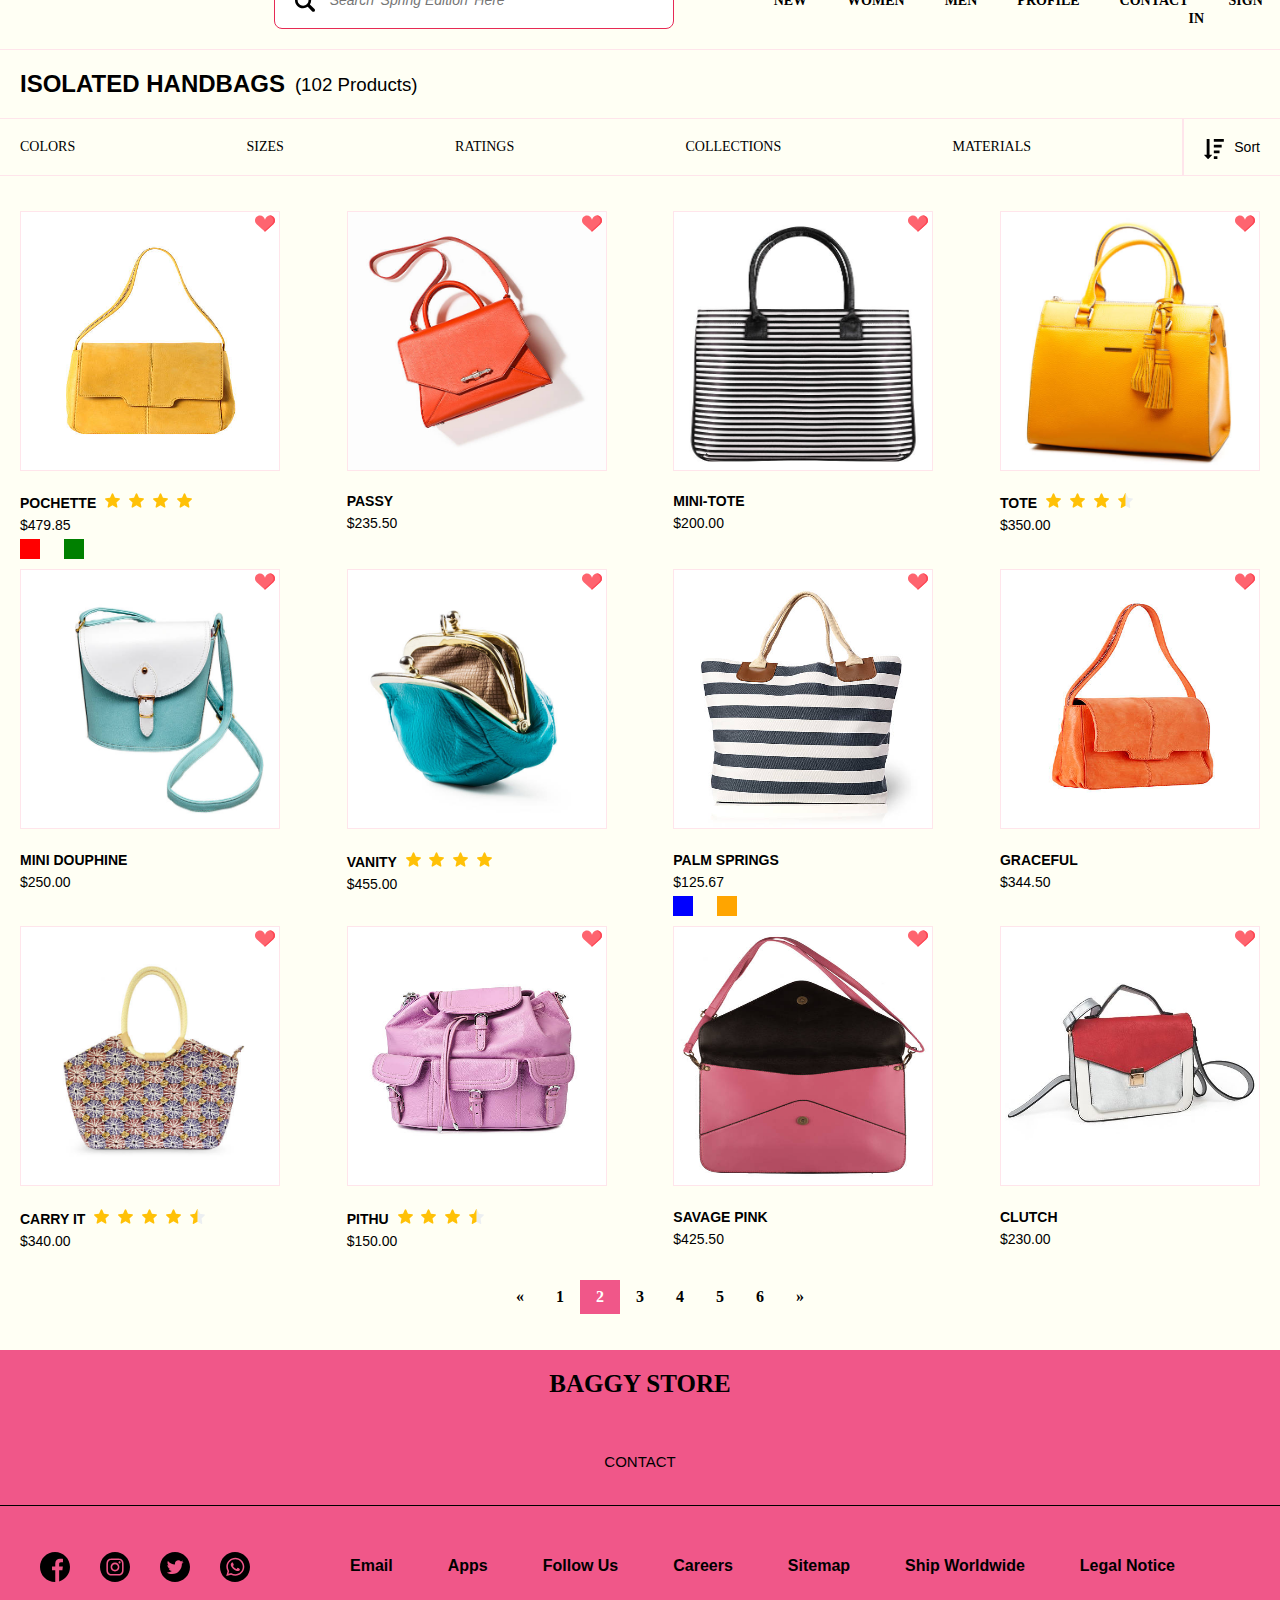
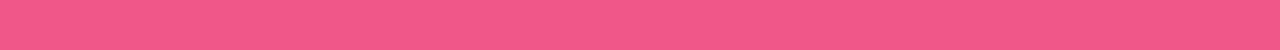
==== index.html @ 06a8c57b "Update index.html" ====
<!doctype html>
<html lang="en">
  <head>
    <meta charset="utf-8">
    <meta name="viewport" content="width=device-width, initial-scale=1.0">
    <title>Baggy Store
    </title>
    <meta name="description" content="Baggy Store is one of the leading E-commerce place where you can get great deals on handbags with good quality and brands">
    <meta name="author" content="Avi Kaura">
    <link rel="stylesheet" href="css/style.css">
  </head>
  <body>

    <!--HEADER SECTION DISPLAYING LOGO, MENU, SEARCH, PRODUCT DESCRIPTION LISTS-->
   
    <header class="header-part">
    
        <!--MENU/LOGO-->

        <section class="top-bar-menu">

        <ul class="menu-logo">
            <li>
                <img src="/ecomm-store-project/img/svgs/list.svg" alt="The menu bar" class="set-menu">
            </li>
            <li><img src="/ecomm-store-project/img/svgs/heart.svg" alt="To add product in favourites" class="set-fav" ></li>
            <li>
                <a href="index.html"><img src="/ecomm-store-project/img/logo.svg" alt="The webstore is for handbags" class="logo"></a>
            </li>
            <li>
                <img src="/ecomm-store-project/img/svgs/user.svg" alt="user-profile" class="user-contact">
            </li>
            <li>
                <img src="/ecomm-store-project/img/svgs/shopping-cart.svg" alt="Add to bag" class="cart">
            </li>
        </ul>
        </section>

        <!--SEARCH BAR-->

        <section class="search-bar-menu">

            <a href="index.html"><img src="/ecomm-store-project/img/logo.svg" alt="The webstore is for handbags" class="logo1"></a>

        
            <form>
                <input type="text" placeholder="         search 'spring edition' here">
            </form>

            <ul class="menu">
                <li><a href="#" class="menu-link">new</a></li>
                <li><a href="#" class="menu-link">women</a></li>
                <li><a href="#" class="menu-link">men</a></li>
                <li><a href="#" class="menu-link">profile</a></li>
                <li><a href="#" class="menu-link">contact</a></li>
                <li><a href="#" class="menu-link">sign in</a></li>

            </ul>

    </section>  


        <!--BAG STYLE HEADING-->

        <section class="heading">
            <h2>isolated handbags</h2>
            <h3>(102 products)</h3>

        </section>

        <!--FILTER BLOCK-->

        <section class="filter">

          <legend class="legend-head">colors</legend>
          <legend class="legend-head">sizes</legend>
          <legend class="legend-head">ratings</legend>
          <legend class="legend-head">collections</legend>
          <legend class="legend-head">materials</legend>

         <legend class="sort">sort</legend>
         </section>

    </header>



     <!--MAIN BODY SECTION DISPLAYING DIFFERENT PRODUCT LISTS FOR HANDBAGS-->

     
         

        <!-- THE 12 PRODUCTS-->

        <section class="products-body">


            <!--PRODUCT 1-->

            <article class="product">
              <a href="product.html" target="_blank"><img src="/img/products/3.jpg" alt="" class="product-img"></a>  
                <div class="hover-text">quick view</div>
                <img src="/img/svgs/favourite.svg" alt="fav" class="fav-icon">
                
                <h4>pochette    
                    <span><img src="/img/svgs/star.svg" alt="ratings" class="rating-set"></span>
                    <span><img src="/img/svgs/star.svg" alt="ratings" class="rating-set"></span>
                    <span><img src="/img/svgs/star.svg" alt="ratings" class="rating-set"></span>
                    <span><img src="/img/svgs/star.svg" alt="ratings" class="rating-set"></span></h4>
            <data value="479.85" class="price">$479.85</data><br/>
            <label class="container1">
                <input type="checkbox">
                <span class="check1"></span>
                </label>
             <label class="container2">
                <input type="checkbox">
                <span class="check2"></span>
              </label>
               </article>

              
              
               <!--PRODUCT 2-->
       
               <article class="product">
                  <a href="product.html" target="_blank"><img src="/img/products/15.jpg" alt="" class="product-img"></a> 
                   <div class="hover-text">quick view</div>
                   <img src="/img/svgs/favourite.svg" alt="fav" class="fav-icon">
                   <h4>passy</h4>
            <data value="235.50" class="price">$235.50</data>
                  </article>


                  <!--PRODUCT 3-->

                  <article class="product">
                    <a href="product.html" target="_blank"><img src="/img/products/41.jpg" alt="" class="product-img"></a>
                    <div class="hover-text">quick view</div>
                    <img src="/img/svgs/favourite.svg" alt="fav" class="fav-icon">
                    <h4>mini-tote</h4>
             <data value="200.00" class="price">$200.00</data>
                   </article>

     

            <!--PRODUCT 4-->
           <article class="product">
            <a href="product.html" target="_blank"><img src="/img/products/29.jpg" alt="" class="product-img"></a>
            <div class="hover-text">quick view</div>
            <img src="/img/svgs/favourite.svg" alt="fav" class="fav-icon">
            <h4>tote
                <span><img src="/img/svgs/star.svg" alt="ratings" class="rating-set"></span>
                <span><img src="/img/svgs/star.svg" alt="ratings" class="rating-set"></span>
                <span><img src="/img/svgs/star.svg" alt="ratings" class="rating-set"></span>
                <span><img src="/img/svgs/rating.svg" alt="ratings" class="rating-set"></span>
            </h4>
            <data value="350" class="price">$350.00</data>
           </article>


           <!--PRODUCT 5-->

           <article class="product">
            <a href="product.html" target="_blank"><img src="/img/products/50.jpg" alt="" class="product-img"></a>
            <div class="hover-text">quick view</div>
            <img src="/img/svgs/favourite.svg" alt="fav" class="fav-icon">
            <h4>mini douphine </h4>
            <data value="250" class="price">$250.00</data>
           </article>
      


            <!--PRODUCT 6-->
           <article class="product">
            <a href="product.html" target="_blank"><img src="/img/products/16.jpg" alt="" class="product-img"></a>
            <div class="hover-text">quick view</div>
            <img src="/img/svgs/favourite.svg" alt="fav" class="fav-icon">
            <h4>vanity
                <span><img src="/img/svgs/star.svg" alt="ratings" class="rating-set"></span>
                <span><img src="/img/svgs/star.svg" alt="ratings" class="rating-set"></span>
                <span><img src="/img/svgs/star.svg" alt="ratings" class="rating-set"></span>
                <span><img src="/img/svgs/star.svg" alt="ratings" class="rating-set"></span>
            </h4>
            <data value="455" class="price">$455.00</data>
           </article>


           <!--PRODUCT 7-->

           <article class="product">
            <a href="product.html" target="_blank"><img src="/img/products/8.jpg" alt="" class="product-img"></a>
            <div class="hover-text">quick view</div>
            <img src="/img/svgs/favourite.svg" alt="fav" class="fav-icon">
            <h4>palm springs</h4>
            <data value="125.67" class="price">$125.67</data><br/>
            <label class="container3">
                <input type="checkbox">
                <span class="check3"></span>
                </label>
             <label class="container4">
                <input type="checkbox">
                <span class="check4"></span>
              </label>
           </article>
     


            <!--PRODUCT 8-->
           <article class="product">
            <a href="product.html" target="_blank"><img src="/img/products/4.jpg" alt="" class="product-img"></a>
            <div class="hover-text">quick view</div>
            <img src="/img/svgs/favourite.svg" alt="fav" class="fav-icon">
            <h4>graceful</h4>
            <data value="344.50" class="price">$344.50</data>
           </article>


            <!--PRODUCT 9-->

           <article class="product">
            <a href="product.html" target="_blank"><img src="/img/products/40.jpg" alt="" class="product-img"></a>
            <div class="hover-text">quick view</div>
            <img src="/img/svgs/favourite.svg" alt="fav" class="fav-icon">
            <h4>carry it
                <span><img src="/img/svgs/star.svg" alt="ratings" class="rating-set"></span>
                <span><img src="/img/svgs/star.svg" alt="ratings" class="rating-set"></span>
                <span><img src="/img/svgs/star.svg" alt="ratings" class="rating-set"></span>
                <span><img src="/img/svgs/star.svg" alt="ratings" class="rating-set"></span>
                <span><img src="/img/svgs/rating.svg" alt="ratings" class="rating-set"></span>
            </h4>
            <data value="340" class="price">$340.00</data>
           </article>

           <!--PRODUCT 10-->

           <article class="product">
            <a href="product.html" target="_blank"><img src="/img/products/55.jpg" alt="" class="product-img"></a>
            <div class="hover-text">quick view</div>
            <img src="/img/svgs/favourite.svg" alt="fav" class="fav-icon">
            <h4>pithu
                <span><img src="/img/svgs/star.svg" alt="ratings" class="rating-set"></span>
                <span><img src="/img/svgs/star.svg" alt="ratings" class="rating-set"></span>
                <span><img src="/img/svgs/star.svg" alt="ratings" class="rating-set"></span>
                <span><img src="/img/svgs/rating.svg" alt="ratings" class="rating-set"></span>
            </h4>
            <data value="150" class="price">$150.00</data>
           </article>

             <!--PRODUCT 11-->

             <article class="product">
                <a href="product.html" target="_blank"><img src="/img/products/56.jpg" alt="" class="product-img"></a>
                <div class="hover-text">quick view</div>
                <img src="/img/svgs/favourite.svg" alt="fav" class="fav-icon">
                <h4>savage pink</h4>
                <data value="425" class="price">$425.50</data>
               </article>
    
               <!--PRODUCT 12-->
    
               <article class="product">
                <a href="product.html" target="_blank"><img src="/img/products/58.jpg" alt="" class="product-img"></a>
                <div class="hover-text">quick view</div>
                <img src="/img/svgs/favourite.svg" alt="fav" class="fav-icon">
                <h4>clutch</h4>
                <data value="230" class="price">$230.00</data>
               </article>

                   <!--PAGINATION AT THE END OF MAIN PART-->

        <div class="pagination">
            <a href="#">&laquo;</a>
            <a href="#">1</a>
            <a class="active" href="#">2</a>
            <a href="#">3</a>
            <a href="#">4</a>
            <a href="#">5</a>
            <a href="#">6</a>
            <a href="#">&raquo;</a>
        </div>
        </section>

   

    



         <!--FOOTER PART DISPLAYING ALL CONTACT WAYS TO THIS STORE "BAGGY"-->

         <footer class="footer-part">
           <a href="index.html" class="href-footer"><h1>baggy store</h1></a> 
            <h6>contact</h6>

        <section class="social-icons">

            <ul class="media-contact">
                <li><a href="#"><img src="/img/svgs/facebook.svg" alt="facebook" class="icon-set"></a></li>
                <li><a href="#"><img src="/img/svgs/instagram.svg" alt="facebook" class="icon-set"></a></li>
                <li><a href="#"><img src="/img/svgs/twitter.svg" alt="facebook" class="icon-set"></a></li>
                <li><a href="#"><img src="/img/svgs/whatsapp.svg" alt="facebook" class="icon-set"></a></li>

                </ul>

                <ul class="footer-contact">

                <li><span class="contact-set">email</span></li>
                <li><span class="contact-set">apps</span></li>
                <li><span class="contact-set">follow us</span></li>
                <li><span class="contact-set">careers</span></li>
                <li><span class="contact-set">sitemap</span></li>
                <li><span class="contact-set">ship worldwide</span></li>
                <li><span class="contact-set">legal notice</span></li>
            </ul>



        </section>

        <h5><b>&copy;</b> worldwide shipping</h5>
         </footer>
---- css/style.css ----
/*INDEX PAGE LAYOUT (MAY BE USE FOR PRODUCT PAGE LAYOUT*/

@import url('https://fonts.googleapis.com/css2?family=Quattrocento+Sans:ital@1&display=swap');

*{
    box-sizing: border-box;
}

:root{
    --bg:#FFFFF4;
}

body{
    margin: 0;
    background-color: var(--bg);
}

.header-part{
    display: block;
    flex-direction: row;
    max-width: 100%;
    height: auto;
}
.top-bar-menu{
   display: flow-root;
    width: auto;
    border-bottom:1.5px solid #FFE5EB;
    
}
.set-menu{
    width: 20px;
    height: 20px;
    margin-top:30px;
    transition: 0.2s;
}
.set-menu:hover{
    width:30px;
    height: 30px;
    cursor: pointer;
}
.menu-logo{
    display: flex;
    flex-direction: row;
    justify-content: space-evenly;
    padding-left: 0;
    margin-left: 0;
}
li{
    list-style-type: none;
  
}
.set-fav{
    width: 20px;
    height:20px;
    margin-top:30px;
    transition: 0.2s;
}
.set-fav:hover{
    width:30px;
    height: 30px;
    cursor: pointer;
}
.logo{
    width: 100px;
    height: auto;
}
.logo1{
    width: 100px;
    height: auto;
   visibility: hidden;
   overflow: hidden;
}
.user-contact{
    width: 20px;
    height: 20px;
    margin-top:30px;
    transition: 0.2s;
}
.user-contact:hover{
    width:30px;
    height: 30px;
    cursor: pointer;
}
.cart{
    width: 20px;
    height: 20px;
    margin-top:30px;
    transition: 0.2s;
}
.cart:hover{
    width:30px;
    height: 30px;
    cursor: pointer;
}

.search-bar-menu{
    display: flex;
    width: auto;
    border-bottom:1.5px solid #FFE5EB;
    flex-direction: row;
    
}
input[type=text] {
    width: 460px;
    height: auto;
    box-sizing: border-box;
    border: 1px solid #E62A55;
    border-radius: 8px;
    font-size: 14px;
    color: grey;
    font-style: italic;
    background-color: white;
    background-image:url('/img/svgs/magnifying-glass.svg');
    background-size: 20px;
    background-position: 20px 20px; 
    background-repeat: no-repeat;
    padding: 20px;
    margin:20px;
   text-orientation: sideways;
    text-transform: capitalize;
    font-family: Quattrocento+Sans;
    margin-left: -80px;
}

.menu{
    display: flex;
    list-style-type: none;
    flex-direction: row;
    justify-content:space-evenly;
    visibility: hidden;
    margin-top: 40px;
    overflow:hidden;
}
.menu-link{
    color: black;
    text-transform: uppercase;
    visibility: hidden;
    width: auto;
    font-family:Quattrocento+Sans;
    font-size: 14px;
    text-decoration: none;
    margin:auto auto auto 40px;
    font-weight:bold;
    padding-bottom: 10px;
}

.menu-link:hover{
    color:#F05789;
    transition: 0.3s;
    border-bottom: 2px solid #F05789;
    
}
    


.heading{
    display: flex;
    width: auto;
    border-bottom:1.5px solid #FFE5EB;
    flex-direction: row;
}
h2{
    text-transform: uppercase;
    font-weight: bold;
    font-family: 'Segoe UI', Tahoma, Geneva, Verdana, sans-serif;
    padding-left: 20px;
}
h3{
    font-family: Verdana, Geneva, Tahoma, sans-serif;
    padding-left: 10px;
    padding-top: 5px;
    font-weight: lighter;
    text-transform: capitalize;
    color:black;
}
.filter{
    display: flex;
    width: auto;
    border-bottom:1.5px solid #FFE5EB;
    flex-direction: row;
    justify-content: space-between;
}

.legend-head{
    font-family: Quattrocento+Sans;
    font-size: 14px;
    text-transform: uppercase;
    font-weight:normal;
    visibility: hidden;
    overflow: hidden;
    transition: 0.1s;

}
.legend-head:hover{
    color: #E62A55;
    cursor: pointer;
}

.sort{
    font-family: Verdana, Geneva, Tahoma, sans-serif;
    font-size: 14px;
    text-transform: capitalize;
    border-left: 2px solid #FFE5EB ;
    background-image: url('/img/svgs/sort-by-attributes.svg');
    background-size: 20px;
    background-position: 20px 20px; 
    background-repeat: no-repeat;
    text-align: right;
    padding:20px 20px 20px 50px;
    transition: 0.2s;
}
.sort:hover{
    background-color: #F05789;
    color: white;
    cursor: pointer;
}

.products-body{
    display: flex;
    flex-direction: row;
    height: auto;
    padding:20px;
    justify-content:space-between;
    flex-wrap: wrap;
}
.product{
   max-width: 100%;
    height: auto;
    margin:0;
    padding:0;
    position:relative;
}
.product-img{
    width: 200px;
    height: 200px;
    border: 0.1px solid #FFE5EB;
    margin-top: 15px;
}


.fav-icon{
    position: absolute;
    top:15px;
    right: 0;
    width:25px;
    height: 25px;
    padding-right: 5px;
    transition: 0.2s;
}
.hover-text{
    visibility: none;
    opacity: 0;
    position: absolute;
    background-color: #F05789;
    color: white;
    text-transform: uppercase;
    font-family: Verdana, Geneva, Tahoma, sans-serif;
    text-align: center;
    bottom: -5;
    box-sizing: border-box;
    padding:10px;
    width: 100%;
    transition: opacity 1s;
    
}

.product:hover .hover-text{
    visibility: visible;
    opacity: 1;
    cursor: pointer;
}
.fav-icon:hover{
    width:30px;
    height: 30px;
    cursor: pointer;
}
h4{
    font-family: 'Segoe UI', Tahoma, Geneva, Verdana, sans-serif;
    text-transform: uppercase;
    font-weight: bold;
    font-size: 14px;
    margin-bottom: 5px;

}
.rating-set{
    width:15px;
    height: 15px;
    margin-left: 5px;
}
.price{
    font-family: 'Segoe UI', Tahoma, Geneva, Verdana, sans-serif;
    font-weight: normal;
    font-size: 14px;
}

/*hide the default checkbox*/
.container1 input{
    visibility: hidden;
}
.container2 input{
    visibility: hidden;
}
.container3 input{
    visibility: hidden;
}
.container4 input{
    visibility: hidden;
}

/*create custom checkbox*/
.check1{
    height: 20px;
    width: 20px;
    background-color: red;
    position: absolute;
    left:0;
    margin-top: 5px;
}
.check2{
    height: 20px;
    width: 20px;
    background-color: green;
    position: absolute;
    left:0.5;
    margin-top: 5px;
}
.check3{
    height: 20px;
    width: 20px;
    background-color: blue;
    position: absolute;
    left:0;
    margin-top: 5px;
}
.check4{
    height: 20px;
    width: 20px;
    background-color: orange;
    position: absolute;
    left:0.5;
    margin-top: 5px;
}
/*hover checkbox*/
.container1:hover input ~ .check1 {
    border: 2px solid black;
    cursor: pointer;
  }

.container2:hover input ~ .check2 {
    border: 2px solid black;
    cursor: pointer;
  }
.container3:hover input ~ .check3 {
    border: 2px solid black;
    cursor: pointer;
  }
.container4:hover input ~ .check4 {
    border: 2px solid black;
    cursor: pointer;
  }

  .pagination{
      display: flex;
      margin-top: 30px;
      flex-direction: row;
      margin-left: 4.2em;
      
    
  }
  .pagination a {
    color: black;
    padding: 8px 16px;
    text-decoration: none;
    transition: background-color .3s;
    font-weight: bold;
  }
  
  .pagination a.active {
    background-color: #F05789;
    color: white;
  }
  
  .pagination a:hover:not(.active) {background-color: #FFE5EB;}

.footer-part{
    background-color: #F05789;
    display: block;
    max-width: 100%;
    color: black;
    height: 350px;
}
.href-footer{
    text-decoration: none;
    color: black;
}
.href-footer:hover{
    color:white;
}
h1{
    font-family:Quattrocento+Sans;
    font-weight: bold;
    font-size: 25px;
    text-align: center;
    text-transform: uppercase;
    padding:20px;
}
h6{
    font-family: 'Segoe UI', Tahoma, Geneva, Verdana, sans-serif;
    font-weight: normal;
    font-size: 15px;
    text-align: center;
    text-transform: uppercase;
    padding-top: -10;
}
.social-icons{
    border-top:0.2px solid black;
    display: block;

}
.media-contact{
    list-style-type: none;
    display: flex;
    max-width: 100%;
    padding:10px;
    justify-content: space-around;
    flex-direction: row;
}
.icon-set{
    width:30px;
    height: 30px;

}
h5{
    font-family: 'Segoe UI', Tahoma, Geneva, Verdana, sans-serif;
    font-size: 14px;
    text-transform: capitalize;
    font-weight: bold;
    text-align: center;
    margin-top: -90px;
    border-top:0.2px solid black;
    padding-top: 30px;
}

.footer-contact{
    display: flex;
    flex-direction: row;
    justify-content: space-evenly;
    padding: 35px;
    visibility: hidden;
    overflow: hidden;
    height: auto;
   
}
.contact-set{
    margin-left: 55px;
    font-size: 16px;
    text-transform: capitalize;
    font-weight: bold;
    font-family: 'Segoe UI', Tahoma, Geneva, Verdana, sans-serif;
}
.contact-set:hover{
    cursor: pointer;
}


/*SPECIFICALLY FOR PRODUCT PAGE LAYOUT*/

.main{
    display: flex;
    flex-direction: row;
    flex-wrap: wrap;
}
.single-product{
    display: flex;
    flex-direction:column;
    max-width: auto;
    height: auto;
    margin-top: 0;
    margin-left: 1px;
    flex-wrap: nowraP;
    overflow: hidden;
}
.details{
    display: flex;
    max-width: 100%;
    height: auto;
    margin-top:1px;
    margin-left:1px;
    flex-wrap: wrap;
}

.product-detail{
    margin-left: 16px;
    height: auto;
}

.img-set{
    width:fit-content;
    height: auto;
    border: 0.2px solid #FFE5EB;
}
.img-set:hover{
 border:0.2px solid #F05789;
}
.product-view{
    width:150px;
    height: 150px;
    border: 0.2px solid #FFE5EB;

}
.product-view:hover{
    border:0.2px solid black;
    cursor: pointer;
}
.wishlist{
    width:20px;
    height:20px;
    float: right;
    margin-right:22px;
    margin-left:2em;
    transition: 0.2s;
}
.wishlist:hover{
    cursor: pointer;
    width:22px;
    height:22px;
}

.description{
   width:100%;
    margin:15px;
    height: auto;
}
.price-set{
    font-weight: bold;
    font-family: 'Segoe UI', Tahoma, Geneva, Verdana, sans-serif;
    font-size:14px;
}

.stock-set{
    color:darkgreen;
    font-family: 'Segoe UI', Tahoma, Geneva, Verdana, sans-serif;
    text-transform: capitalize;
    margin-left: 10px;

}
.stock-set:hover{
    font-weight:bold;
    text-decoration: underline;
    cursor: pointer;
}
.availability{
    background-color: #F05789;
    padding:10px 10px;
    border:0.1px solid #FFE5EB;
    text-transform: capitalize;
    color: white;
    font-family: Verdana, Geneva, Tahoma, sans-serif;
    font-size: 14px;
    cursor: pointer;
    text-align: center;
    margin-bottom: 15px;
    transition: 0.5s;
    
}
.availability:hover{
    background-color: gray;
}
.availability1{
    background-color: white;
    padding:10px 10px;
    border:0.1px solid black;
    text-transform: capitalize;
    color: black;
    font-family: Verdana, Geneva, Tahoma, sans-serif;
    font-size: 14px;
    cursor: pointer;
    text-align: center;
    margin-bottom: 10px;
    transition: 0.5s;
    
}
.availability1:hover{
    background-color: #FFE5EB;
}
.buttons{
    display: flex;
    flex-direction: column;
    margin:0em 15px 10px 15px;
    width:100%;
    flex-wrap: wrap;

}
.paragraph-detail{
    text-align: justify;
    color:black;
    padding-top:10px;
    font-size: 16px;
    font-weight: lighter;
    font-family: 'Segoe UI', Tahoma, Geneva, Verdana, sans-serif;
}
input[type=submit]{
    background-color: white;
    width:150px;
    padding: 5px;
    color: black;
    text-transform: uppercase;
    font-weight: bold;
    border:0.2px solid gray;
    cursor: pointer;
    transition: 0.3s;
}
input[type=submit]:hover{
    background-color: #F05789;
    color:white;
}
.head-recommend{
    text-transform: uppercase;
    text-align: center;
    padding-top: 50px;
    font-weight: bold;
    font-size: 22px;
    font-family: Quattrocento;

}
.highlight{
    text-transform: capitalize;
    text-align: center;
    font-family: 'Segoe UI', Tahoma, Geneva, Verdana, sans-serif;
    text-decoration: underline;
    font-size: 14px;
    font-weight: normal;
    

}
.para-list{
    margin-left: -2.5em;
    font-family: 'Segoe UI', Tahoma, Geneva, Verdana, sans-serif;
    text-align: justify;
    color:black;
    font-size: 16px;
    font-weight: lighter;
    list-style-type: disc;
}















/*MEDIA QUERIES FOR DESKTOP VIEW*/

@media only screen and (min-width:600px){

.product-img{
    width: 250px;
    height: 250px;
    border: 0.1px solid #FFE5EB;
    }

    input[type=text] {
        width: 600px;
    }


    .pagination{
        margin-left: 13em;
    }

}



@media only screen and (min-width:850px){

    .top-bar-menu{
        visibility: hidden;
    }
    .search-bar-menu{
        margin-top: -130px;
    }

    input[type=text] {
        width: 400px;
        margin-left: 50px;
    }

    .product-img{
        width: 260px;
        height: 260px;
        border: 0.1px solid #FFE5EB;
        }


    .logo1{
        visibility: visible;
        margin-left: 20px;
        margin-bottom: 13px;
    }

    .menu, .menu-link{
        visibility: visible;
    }

    .legend-head{
        visibility: visible;
        padding:20px;
    }

    .pagination{
        margin-left: 30em;
    }

    .footer-part{
        height: 300px;
    }

    .social-icons{
        display: flex;
    }
    h5{
        visibility: hidden;
        overflow: hidden;
    }

    .footer-contact{
        visibility: visible;
    }

    .icon-set{
        margin-left: 30px;
        margin-top: 20px;
    }
.single-product{
    max-width: 40%;
}
.details{
    max-width: 60%;
    float:right;
    margin-right: 0;
}
.main{
    flex-wrap: nowrap;
}


    
}
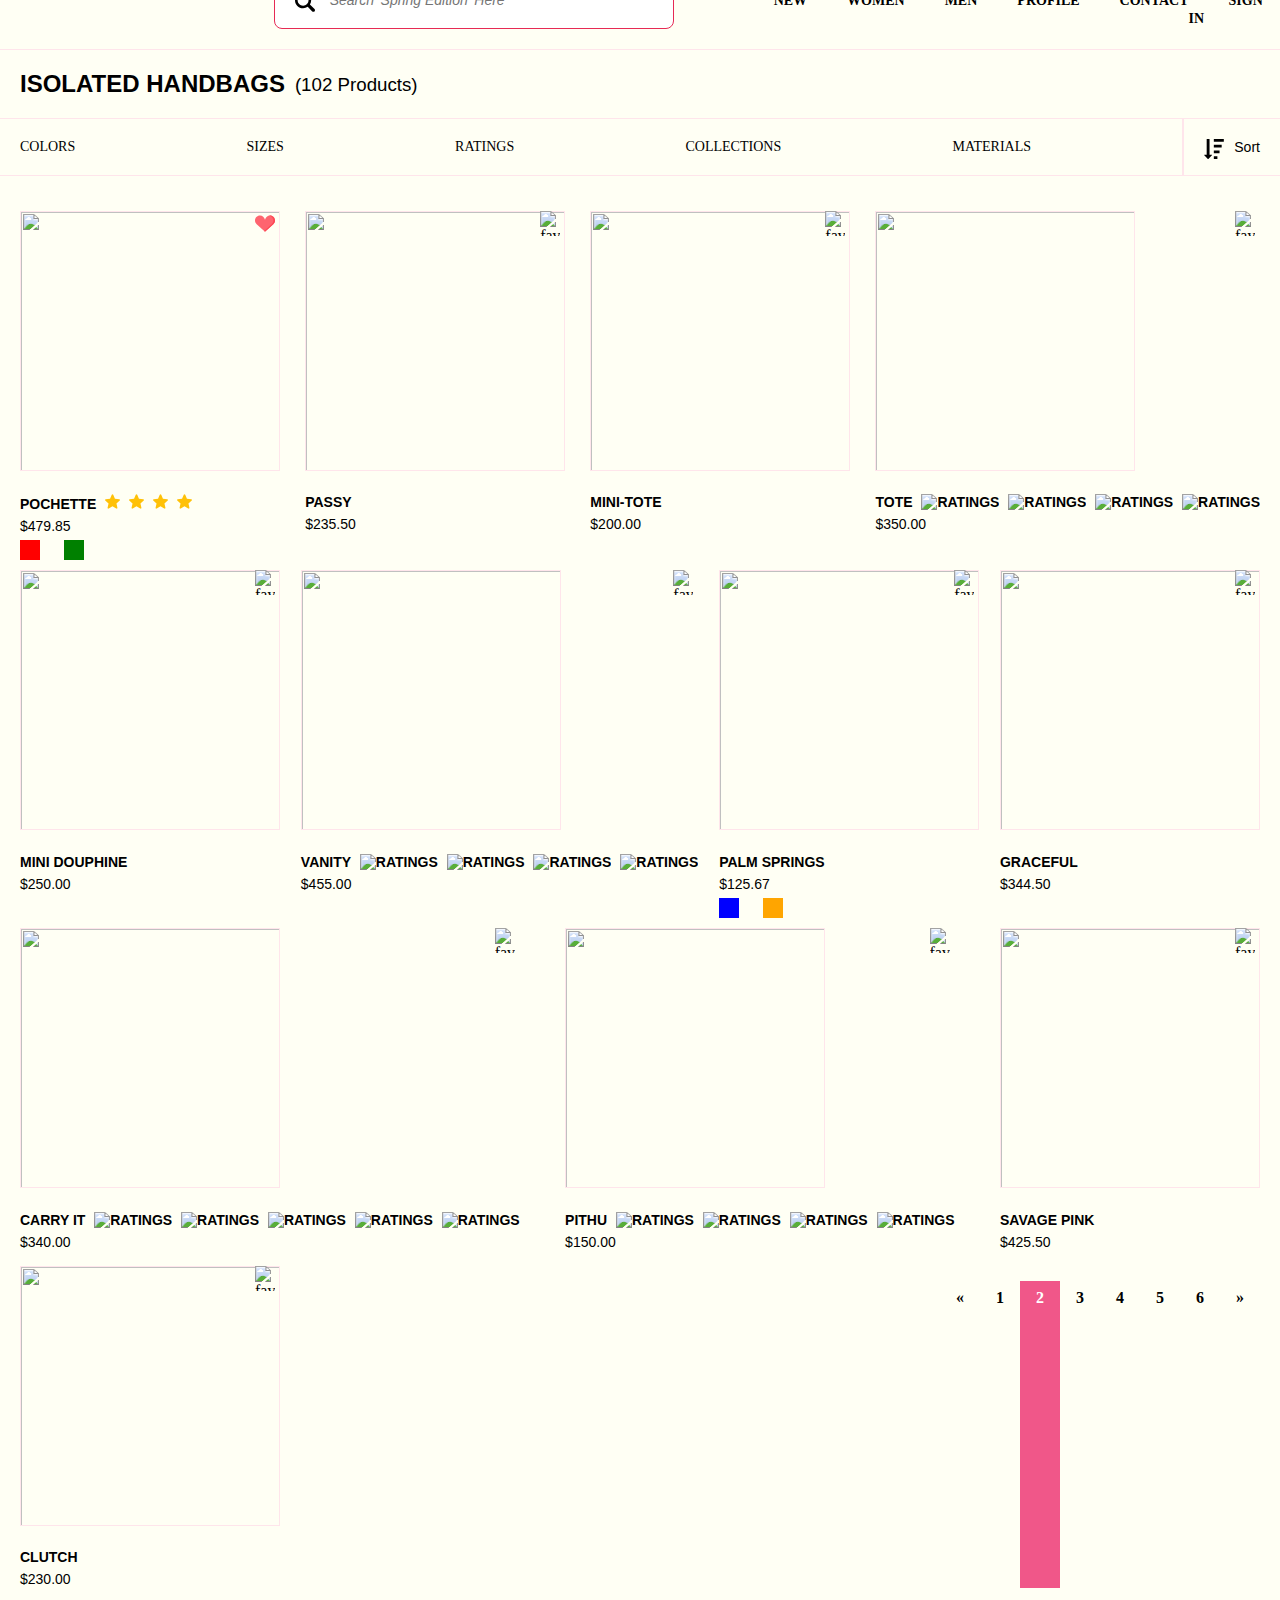
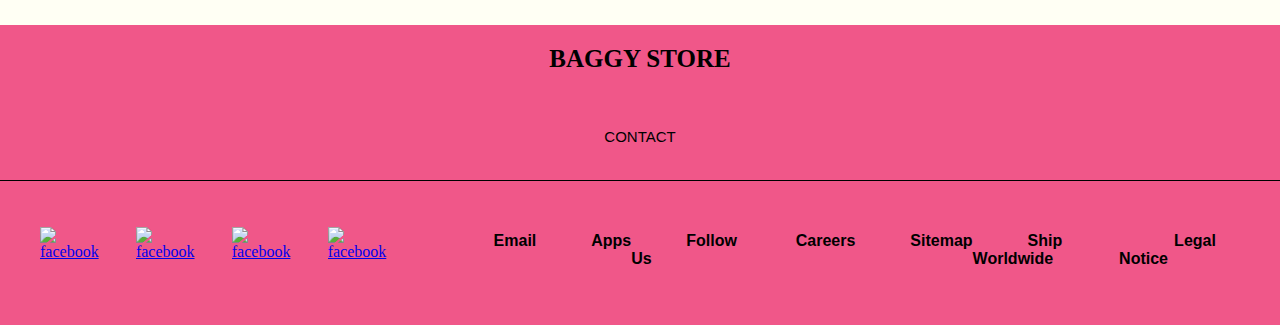
==== commit 40d81d12: "Update index.html" ====
--- a/index.html
+++ b/index.html
@@ -98,7 +98,7 @@
             <!--PRODUCT 1-->
 
             <article class="product">
-              <a href="product.html" target="_blank"><img src="/img/products/3.jpg" alt="" class="product-img"></a>  
+              <a href="product.html" target="_blank"><img src="/ecomm-store-project/img/products/3.jpg" alt="" class="product-img"></a>  
                 <div class="hover-text">quick view</div>
                 <img src="/img/svgs/favourite.svg" alt="fav" class="fav-icon">
                 
@@ -123,9 +123,9 @@
                <!--PRODUCT 2-->
        
                <article class="product">
-                  <a href="product.html" target="_blank"><img src="/img/products/15.jpg" alt="" class="product-img"></a> 
+                  <a href="product.html" target="_blank"><img src="/ecomm-store-project/img/products/15.jpg" alt="" class="product-img"></a> 
                    <div class="hover-text">quick view</div>
-                   <img src="/img/svgs/favourite.svg" alt="fav" class="fav-icon">
+                   <img src="/ecomm-store-project/img/svgs/favourite.svg" alt="fav" class="fav-icon">
                    <h4>passy</h4>
             <data value="235.50" class="price">$235.50</data>
                   </article>
@@ -134,9 +134,9 @@
                   <!--PRODUCT 3-->
 
                   <article class="product">
-                    <a href="product.html" target="_blank"><img src="/img/products/41.jpg" alt="" class="product-img"></a>
+                    <a href="product.html" target="_blank"><img src="/ecomm-store-project/img/products/41.jpg" alt="" class="product-img"></a>
                     <div class="hover-text">quick view</div>
-                    <img src="/img/svgs/favourite.svg" alt="fav" class="fav-icon">
+                    <img src="/ecomm-store-project/img/svgs/favourite.svg" alt="fav" class="fav-icon">
                     <h4>mini-tote</h4>
              <data value="200.00" class="price">$200.00</data>
                    </article>
@@ -145,14 +145,14 @@
 
             <!--PRODUCT 4-->
            <article class="product">
-            <a href="product.html" target="_blank"><img src="/img/products/29.jpg" alt="" class="product-img"></a>
-            <div class="hover-text">quick view</div>
-            <img src="/img/svgs/favourite.svg" alt="fav" class="fav-icon">
+            <a href="product.html" target="_blank"><img src="/ecomm-store-project/img/products/29.jpg" alt="" class="product-img"></a>
+            <div class="hover-text">quick view</div>
+            <img src="/ecomm-store-project/img/svgs/favourite.svg" alt="fav" class="fav-icon">
             <h4>tote
-                <span><img src="/img/svgs/star.svg" alt="ratings" class="rating-set"></span>
-                <span><img src="/img/svgs/star.svg" alt="ratings" class="rating-set"></span>
-                <span><img src="/img/svgs/star.svg" alt="ratings" class="rating-set"></span>
-                <span><img src="/img/svgs/rating.svg" alt="ratings" class="rating-set"></span>
+                <span><img src="/ecomm-store-project/img/svgs/star.svg" alt="ratings" class="rating-set"></span>
+                <span><img src="/ecomm-store-project/img/svgs/star.svg" alt="ratings" class="rating-set"></span>
+                <span><img src="/ecomm-store-project/img/svgs/star.svg" alt="ratings" class="rating-set"></span>
+                <span><img src="/ecomm-store-project/img/svgs/rating.svg" alt="ratings" class="rating-set"></span>
             </h4>
             <data value="350" class="price">$350.00</data>
            </article>
@@ -161,9 +161,9 @@
            <!--PRODUCT 5-->
 
            <article class="product">
-            <a href="product.html" target="_blank"><img src="/img/products/50.jpg" alt="" class="product-img"></a>
-            <div class="hover-text">quick view</div>
-            <img src="/img/svgs/favourite.svg" alt="fav" class="fav-icon">
+            <a href="product.html" target="_blank"><img src="/ecomm-store-project/img/products/50.jpg" alt="" class="product-img"></a>
+            <div class="hover-text">quick view</div>
+            <img src="/ecomm-store-project/img/svgs/favourite.svg" alt="fav" class="fav-icon">
             <h4>mini douphine </h4>
             <data value="250" class="price">$250.00</data>
            </article>
@@ -172,14 +172,14 @@
 
             <!--PRODUCT 6-->
            <article class="product">
-            <a href="product.html" target="_blank"><img src="/img/products/16.jpg" alt="" class="product-img"></a>
-            <div class="hover-text">quick view</div>
-            <img src="/img/svgs/favourite.svg" alt="fav" class="fav-icon">
+            <a href="product.html" target="_blank"><img src="/ecomm-store-project/img/products/16.jpg" alt="" class="product-img"></a>
+            <div class="hover-text">quick view</div>
+            <img src="/ecomm-store-project/img/svgs/favourite.svg" alt="fav" class="fav-icon">
             <h4>vanity
-                <span><img src="/img/svgs/star.svg" alt="ratings" class="rating-set"></span>
-                <span><img src="/img/svgs/star.svg" alt="ratings" class="rating-set"></span>
-                <span><img src="/img/svgs/star.svg" alt="ratings" class="rating-set"></span>
-                <span><img src="/img/svgs/star.svg" alt="ratings" class="rating-set"></span>
+                <span><img src="/ecomm-store-project/img/svgs/star.svg" alt="ratings" class="rating-set"></span>
+                <span><img src="/ecomm-store-project/img/svgs/star.svg" alt="ratings" class="rating-set"></span>
+                <span><img src="/ecomm-store-project/img/svgs/star.svg" alt="ratings" class="rating-set"></span>
+                <span><img src="/ecomm-store-project/img/svgs/star.svg" alt="ratings" class="rating-set"></span>
             </h4>
             <data value="455" class="price">$455.00</data>
            </article>
@@ -188,9 +188,9 @@
            <!--PRODUCT 7-->
 
            <article class="product">
-            <a href="product.html" target="_blank"><img src="/img/products/8.jpg" alt="" class="product-img"></a>
-            <div class="hover-text">quick view</div>
-            <img src="/img/svgs/favourite.svg" alt="fav" class="fav-icon">
+            <a href="product.html" target="_blank"><img src="/ecomm-store-project/img/products/8.jpg" alt="" class="product-img"></a>
+            <div class="hover-text">quick view</div>
+            <img src="/ecomm-store-project/img/svgs/favourite.svg" alt="fav" class="fav-icon">
             <h4>palm springs</h4>
             <data value="125.67" class="price">$125.67</data><br/>
             <label class="container3">
@@ -207,9 +207,9 @@
 
             <!--PRODUCT 8-->
            <article class="product">
-            <a href="product.html" target="_blank"><img src="/img/products/4.jpg" alt="" class="product-img"></a>
-            <div class="hover-text">quick view</div>
-            <img src="/img/svgs/favourite.svg" alt="fav" class="fav-icon">
+            <a href="product.html" target="_blank"><img src="/ecomm-store-project/img/products/4.jpg" alt="" class="product-img"></a>
+            <div class="hover-text">quick view</div>
+            <img src="/ecomm-store-project/img/svgs/favourite.svg" alt="fav" class="fav-icon">
             <h4>graceful</h4>
             <data value="344.50" class="price">$344.50</data>
            </article>
@@ -218,15 +218,15 @@
             <!--PRODUCT 9-->
 
            <article class="product">
-            <a href="product.html" target="_blank"><img src="/img/products/40.jpg" alt="" class="product-img"></a>
-            <div class="hover-text">quick view</div>
-            <img src="/img/svgs/favourite.svg" alt="fav" class="fav-icon">
+            <a href="product.html" target="_blank"><img src="/ecomm-store-project/img/products/40.jpg" alt="" class="product-img"></a>
+            <div class="hover-text">quick view</div>
+            <img src="/ecomm-store-project/img/svgs/favourite.svg" alt="fav" class="fav-icon">
             <h4>carry it
-                <span><img src="/img/svgs/star.svg" alt="ratings" class="rating-set"></span>
-                <span><img src="/img/svgs/star.svg" alt="ratings" class="rating-set"></span>
-                <span><img src="/img/svgs/star.svg" alt="ratings" class="rating-set"></span>
-                <span><img src="/img/svgs/star.svg" alt="ratings" class="rating-set"></span>
-                <span><img src="/img/svgs/rating.svg" alt="ratings" class="rating-set"></span>
+                <span><img src="/ecomm-store-project/img/svgs/star.svg" alt="ratings" class="rating-set"></span>
+                <span><img src="/ecomm-store-project/img/svgs/star.svg" alt="ratings" class="rating-set"></span>
+                <span><img src="/ecomm-store-project/img/svgs/star.svg" alt="ratings" class="rating-set"></span>
+                <span><img src="/ecomm-store-project/img/svgs/star.svg" alt="ratings" class="rating-set"></span>
+                <span><img src="/ecomm-store-project/img/svgs/rating.svg" alt="ratings" class="rating-set"></span>
             </h4>
             <data value="340" class="price">$340.00</data>
            </article>
@@ -234,14 +234,14 @@
            <!--PRODUCT 10-->
 
            <article class="product">
-            <a href="product.html" target="_blank"><img src="/img/products/55.jpg" alt="" class="product-img"></a>
-            <div class="hover-text">quick view</div>
-            <img src="/img/svgs/favourite.svg" alt="fav" class="fav-icon">
+            <a href="product.html" target="_blank"><img src="/ecomm-store-project/img/products/55.jpg" alt="" class="product-img"></a>
+            <div class="hover-text">quick view</div>
+            <img src="/ecomm-store-project/img/svgs/favourite.svg" alt="fav" class="fav-icon">
             <h4>pithu
-                <span><img src="/img/svgs/star.svg" alt="ratings" class="rating-set"></span>
-                <span><img src="/img/svgs/star.svg" alt="ratings" class="rating-set"></span>
-                <span><img src="/img/svgs/star.svg" alt="ratings" class="rating-set"></span>
-                <span><img src="/img/svgs/rating.svg" alt="ratings" class="rating-set"></span>
+                <span><img src="/ecomm-store-project/img/svgs/star.svg" alt="ratings" class="rating-set"></span>
+                <span><img src="/ecomm-store-project/img/svgs/star.svg" alt="ratings" class="rating-set"></span>
+                <span><img src="/ecomm-store-project/img/svgs/star.svg" alt="ratings" class="rating-set"></span>
+                <span><img src="/ecomm-store-project/img/svgs/rating.svg" alt="ratings" class="rating-set"></span>
             </h4>
             <data value="150" class="price">$150.00</data>
            </article>
@@ -249,9 +249,9 @@
              <!--PRODUCT 11-->
 
              <article class="product">
-                <a href="product.html" target="_blank"><img src="/img/products/56.jpg" alt="" class="product-img"></a>
+                <a href="product.html" target="_blank"><img src="/ecomm-store-project/img/products/56.jpg" alt="" class="product-img"></a>
                 <div class="hover-text">quick view</div>
-                <img src="/img/svgs/favourite.svg" alt="fav" class="fav-icon">
+                <img src="/ecomm-store-project/img/svgs/favourite.svg" alt="fav" class="fav-icon">
                 <h4>savage pink</h4>
                 <data value="425" class="price">$425.50</data>
                </article>
@@ -259,9 +259,9 @@
                <!--PRODUCT 12-->
     
                <article class="product">
-                <a href="product.html" target="_blank"><img src="/img/products/58.jpg" alt="" class="product-img"></a>
+                <a href="product.html" target="_blank"><img src="/ecomm-store-project/img/products/58.jpg" alt="" class="product-img"></a>
                 <div class="hover-text">quick view</div>
-                <img src="/img/svgs/favourite.svg" alt="fav" class="fav-icon">
+                <img src="/ecomm-store-project/img/svgs/favourite.svg" alt="fav" class="fav-icon">
                 <h4>clutch</h4>
                 <data value="230" class="price">$230.00</data>
                </article>
@@ -295,10 +295,10 @@
         <section class="social-icons">
 
             <ul class="media-contact">
-                <li><a href="#"><img src="/img/svgs/facebook.svg" alt="facebook" class="icon-set"></a></li>
-                <li><a href="#"><img src="/img/svgs/instagram.svg" alt="facebook" class="icon-set"></a></li>
-                <li><a href="#"><img src="/img/svgs/twitter.svg" alt="facebook" class="icon-set"></a></li>
-                <li><a href="#"><img src="/img/svgs/whatsapp.svg" alt="facebook" class="icon-set"></a></li>
+                <li><a href="#"><img src="/ecomm-store-project/img/svgs/facebook.svg" alt="facebook" class="icon-set"></a></li>
+                <li><a href="#"><img src="/ecomm-store-project/img/svgs/instagram.svg" alt="facebook" class="icon-set"></a></li>
+                <li><a href="#"><img src="/ecomm-store-project/img/svgs/twitter.svg" alt="facebook" class="icon-set"></a></li>
+                <li><a href="#"><img src="/ecomm-store-project/img/svgs/whatsapp.svg" alt="facebook" class="icon-set"></a></li>
 
                 </ul>
 
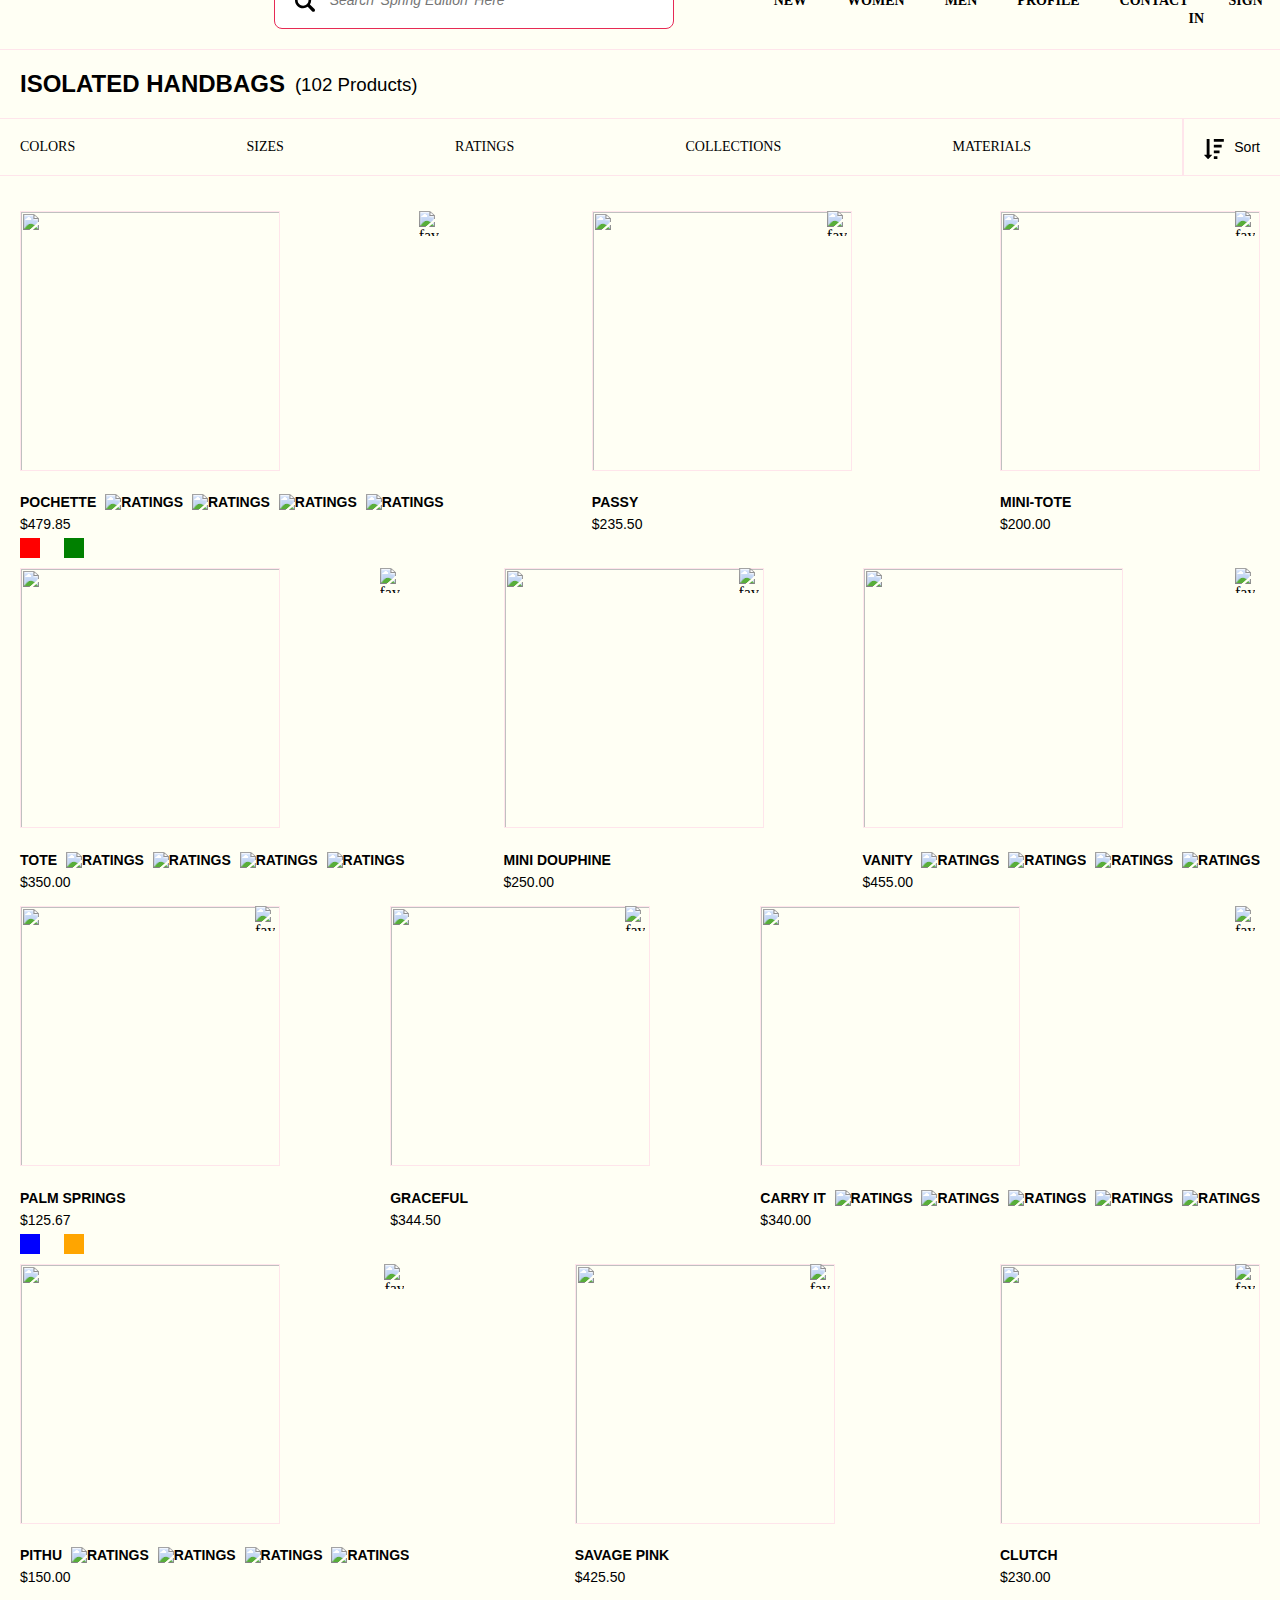
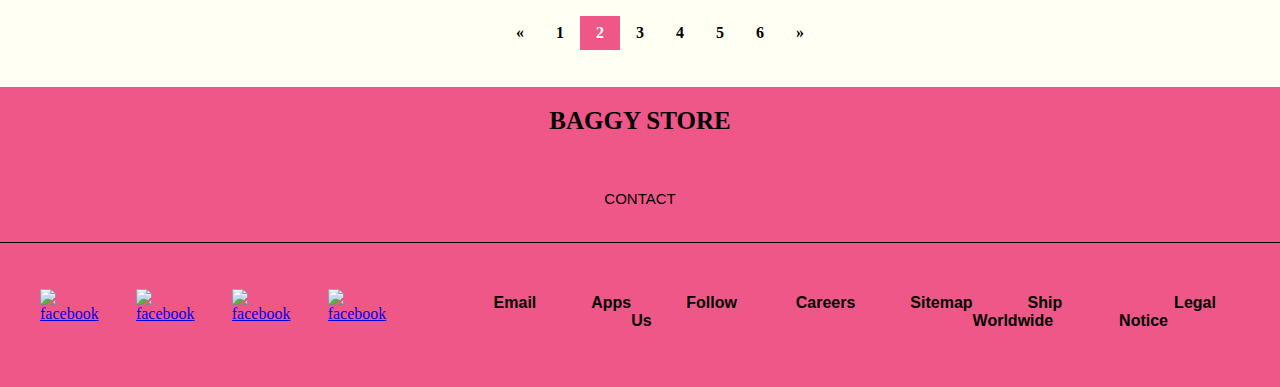
==== commit 8cc1b8ac: "Update index.html" ====
--- a/index.html
+++ b/index.html
@@ -100,13 +100,13 @@
             <article class="product">
               <a href="product.html" target="_blank"><img src="/ecomm-store-project/img/products/3.jpg" alt="" class="product-img"></a>  
                 <div class="hover-text">quick view</div>
-                <img src="/img/svgs/favourite.svg" alt="fav" class="fav-icon">
+                <img src="/ecomm-store-project/img/svgs/favourite.svg" alt="fav" class="fav-icon">
                 
                 <h4>pochette    
-                    <span><img src="/img/svgs/star.svg" alt="ratings" class="rating-set"></span>
-                    <span><img src="/img/svgs/star.svg" alt="ratings" class="rating-set"></span>
-                    <span><img src="/img/svgs/star.svg" alt="ratings" class="rating-set"></span>
-                    <span><img src="/img/svgs/star.svg" alt="ratings" class="rating-set"></span></h4>
+                    <span><img src="/ecomm-store-project/img/svgs/star.svg" alt="ratings" class="rating-set"></span>
+                    <span><img src="/ecomm-store-project/img/svgs/star.svg" alt="ratings" class="rating-set"></span>
+                    <span><img src="/ecomm-store-project/img/svgs/star.svg" alt="ratings" class="rating-set"></span>
+                    <span><img src="/ecomm-store-project/img/svgs/star.svg" alt="ratings" class="rating-set"></span></h4>
             <data value="479.85" class="price">$479.85</data><br/>
             <label class="container1">
                 <input type="checkbox">
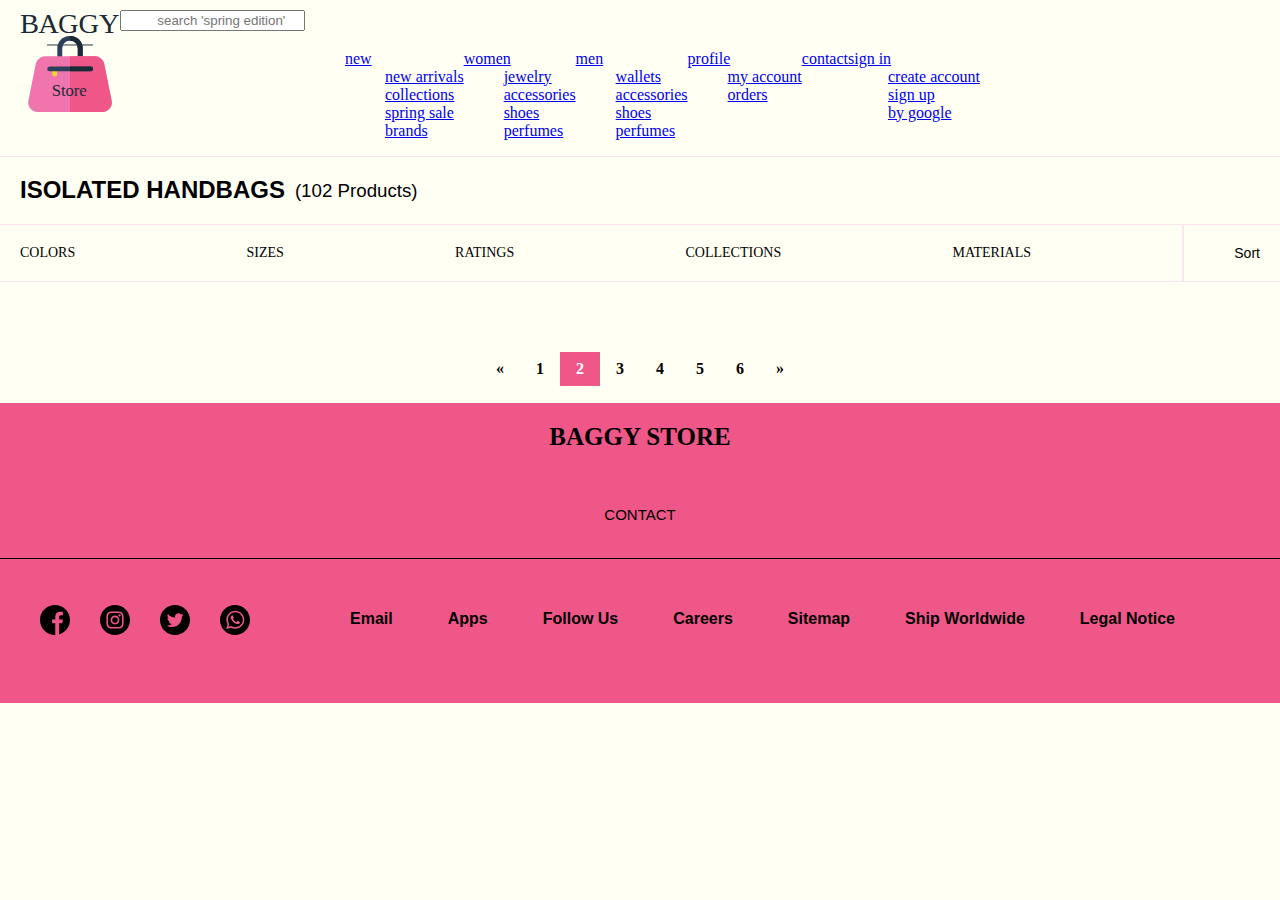
==== commit 178003a7: "Final code has been modified and updated in index.html file" ====
--- a/index.html
+++ b/index.html
@@ -11,6 +11,10 @@
   </head>
   <body>
 
+
+    
+   
+
     <!--HEADER SECTION DISPLAYING LOGO, MENU, SEARCH, PRODUCT DESCRIPTION LISTS-->
    
     <header class="header-part">
@@ -21,17 +25,26 @@
 
         <ul class="menu-logo">
             <li>
-                <img src="/ecomm-store-project/img/svgs/list.svg" alt="The menu bar" class="set-menu">
-            </li>
-            <li><img src="/ecomm-store-project/img/svgs/heart.svg" alt="To add product in favourites" class="set-fav" ></li>
-            <li>
-                <a href="index.html"><img src="/ecomm-store-project/img/logo.svg" alt="The webstore is for handbags" class="logo"></a>
-            </li>
-            <li>
-                <img src="/ecomm-store-project/img/svgs/user.svg" alt="user-profile" class="user-contact">
-            </li>
-            <li>
-                <img src="/ecomm-store-project/img/svgs/shopping-cart.svg" alt="Add to bag" class="cart">
+                <img src="/img/svgs/list.svg" alt="The menu bar" class="set-menu" onclick="myFunction()">
+                <div class="myLinks" id="myLinks">
+                    <a href="#">new arrivals</a>
+                    <a href="#">women</a>
+                    <a href="#">men</a>
+                    <a href="#">profile</a>
+                    <a href="#">contact</a>
+                    <a href="#">sign in</a>
+                     
+                  </div>
+            </li>
+            <li><img src="/img/svgs/heart.svg" alt="To add product in favourites" class="set-fav" ></li>
+            <li>
+                <a href="index.html"><img src="/img/logo.svg" alt="The webstore is for handbags" class="logo"></a>
+            </li>
+            <li>
+                <img src="/img/svgs/user.svg" alt="user-profile" class="user-contact">
+            </li>
+            <li>
+                <img src="/img/svgs/shopping-cart.svg" alt="Add to bag" class="cart">
             </li>
         </ul>
         </section>
@@ -40,20 +53,69 @@
 
         <section class="search-bar-menu">
 
-            <a href="index.html"><img src="/ecomm-store-project/img/logo.svg" alt="The webstore is for handbags" class="logo1"></a>
+            <a href="index.html"><img src="/img/logo.svg" alt="The webstore is for handbags" class="logo1"></a>
 
         
             <form>
-                <input type="text" placeholder="         search 'spring edition' here">
+                <input type="search" placeholder="         search 'spring edition' here" autocomplete="off" id="filterName">
             </form>
 
             <ul class="menu">
-                <li><a href="#" class="menu-link">new</a></li>
-                <li><a href="#" class="menu-link">women</a></li>
-                <li><a href="#" class="menu-link">men</a></li>
-                <li><a href="#" class="menu-link">profile</a></li>
-                <li><a href="#" class="menu-link">contact</a></li>
-                <li><a href="#" class="menu-link">sign in</a></li>
+                <li><a href="#" class="menu_link">new</a>
+                <ul class="menu2">
+                    <li><a href="#" class="menu2_link">
+                        new arrivals</a></li>
+                    <li><a href="#" class="menu2_link">
+                           collections</a></li>
+                    <li><a href="#" class="menu2_link">
+                        spring sale</a></li>
+                    <li><a href="#" class="menu2_link">
+                        brands</a></li>
+                </ul></li>
+                <li><a href="#" class="menu_link">women</a>
+                    <ul class="menu2">
+                        <li><a href="#" class="menu2_link">
+                            jewelry</a></li>
+                        <li><a href="#" class="menu2_link">
+                               accessories</a></li>
+                        <li><a href="#" class="menu2_link">
+                            shoes</a></li>
+                        <li><a href="#" class="menu2_link">
+                            perfumes</a></li>
+                    </ul></li>
+                </li>
+                <li><a href="#" class="menu_link">men</a>
+                    <ul class="menu2">
+                        <li><a href="#" class="menu2_link">
+                            wallets</a></li>
+                        <li><a href="#" class="menu2_link">
+                               accessories</a></li>
+                        <li><a href="#" class="menu2_link">
+                            shoes</a></li>
+                        <li><a href="#" class="menu2_link">
+                            perfumes</a></li>
+                    </ul></li>
+                </li>
+                <li><a href="#" class="menu_link">profile</a>
+                    <ul class="menu2">
+                        <li><a href="#" class="menu2_link">
+                            my account</a></li>
+                        <li><a href="#" class="menu2_link">
+                               orders</a></li>
+                       
+                    </ul></li>
+                </li>
+                <li><a href="#" class="menu_link">contact</a></li>
+                <li><a href="#" class="menu_link">sign in</a>
+                    <ul class="menu2">
+                        <li><a href="#" class="menu2_link">
+                            create account</a></li>
+                        <li><a href="#" class="menu2_link">
+                               sign up</a></li>
+                        <li><a href="#" class="menu2_link">
+                            by google</a></li>
+                    </ul></li>
+                </li>
 
             </ul>
 
@@ -78,8 +140,11 @@
           <legend class="legend-head">collections</legend>
           <legend class="legend-head">materials</legend>
 
-         <legend class="sort">sort</legend>
-         </section>
+        
+        
+          <legend class="sort">sort</legend>
+        </section>
+      
 
     </header>
 
@@ -92,182 +157,22 @@
 
         <!-- THE 12 PRODUCTS-->
 
-        <section class="products-body">
-
-
-            <!--PRODUCT 1-->
-
-            <article class="product">
-              <a href="product.html" target="_blank"><img src="/ecomm-store-project/img/products/3.jpg" alt="" class="product-img"></a>  
-                <div class="hover-text">quick view</div>
-                <img src="/ecomm-store-project/img/svgs/favourite.svg" alt="fav" class="fav-icon">
-                
-                <h4>pochette    
-                    <span><img src="/ecomm-store-project/img/svgs/star.svg" alt="ratings" class="rating-set"></span>
-                    <span><img src="/ecomm-store-project/img/svgs/star.svg" alt="ratings" class="rating-set"></span>
-                    <span><img src="/ecomm-store-project/img/svgs/star.svg" alt="ratings" class="rating-set"></span>
-                    <span><img src="/ecomm-store-project/img/svgs/star.svg" alt="ratings" class="rating-set"></span></h4>
-            <data value="479.85" class="price">$479.85</data><br/>
-            <label class="container1">
-                <input type="checkbox">
-                <span class="check1"></span>
-                </label>
-             <label class="container2">
-                <input type="checkbox">
-                <span class="check2"></span>
-              </label>
-               </article>
-
+        <section class="products-body" id="productTable">
+
+
+            <!--PRODUCT 1
+
+            -------ADDED TO JS--------
+
+            PRODUCT 12--> 
               
-              
-               <!--PRODUCT 2-->
-       
-               <article class="product">
-                  <a href="product.html" target="_blank"><img src="/ecomm-store-project/img/products/15.jpg" alt="" class="product-img"></a> 
-                   <div class="hover-text">quick view</div>
-                   <img src="/ecomm-store-project/img/svgs/favourite.svg" alt="fav" class="fav-icon">
-                   <h4>passy</h4>
-            <data value="235.50" class="price">$235.50</data>
-                  </article>
-
-
-                  <!--PRODUCT 3-->
-
-                  <article class="product">
-                    <a href="product.html" target="_blank"><img src="/ecomm-store-project/img/products/41.jpg" alt="" class="product-img"></a>
-                    <div class="hover-text">quick view</div>
-                    <img src="/ecomm-store-project/img/svgs/favourite.svg" alt="fav" class="fav-icon">
-                    <h4>mini-tote</h4>
-             <data value="200.00" class="price">$200.00</data>
-                   </article>
-
-     
-
-            <!--PRODUCT 4-->
-           <article class="product">
-            <a href="product.html" target="_blank"><img src="/ecomm-store-project/img/products/29.jpg" alt="" class="product-img"></a>
-            <div class="hover-text">quick view</div>
-            <img src="/ecomm-store-project/img/svgs/favourite.svg" alt="fav" class="fav-icon">
-            <h4>tote
-                <span><img src="/ecomm-store-project/img/svgs/star.svg" alt="ratings" class="rating-set"></span>
-                <span><img src="/ecomm-store-project/img/svgs/star.svg" alt="ratings" class="rating-set"></span>
-                <span><img src="/ecomm-store-project/img/svgs/star.svg" alt="ratings" class="rating-set"></span>
-                <span><img src="/ecomm-store-project/img/svgs/rating.svg" alt="ratings" class="rating-set"></span>
-            </h4>
-            <data value="350" class="price">$350.00</data>
-           </article>
-
-
-           <!--PRODUCT 5-->
-
-           <article class="product">
-            <a href="product.html" target="_blank"><img src="/ecomm-store-project/img/products/50.jpg" alt="" class="product-img"></a>
-            <div class="hover-text">quick view</div>
-            <img src="/ecomm-store-project/img/svgs/favourite.svg" alt="fav" class="fav-icon">
-            <h4>mini douphine </h4>
-            <data value="250" class="price">$250.00</data>
-           </article>
+             
+                   <!--PAGINATION AT THE END OF MAIN PART-->
+
       
-
-
-            <!--PRODUCT 6-->
-           <article class="product">
-            <a href="product.html" target="_blank"><img src="/ecomm-store-project/img/products/16.jpg" alt="" class="product-img"></a>
-            <div class="hover-text">quick view</div>
-            <img src="/ecomm-store-project/img/svgs/favourite.svg" alt="fav" class="fav-icon">
-            <h4>vanity
-                <span><img src="/ecomm-store-project/img/svgs/star.svg" alt="ratings" class="rating-set"></span>
-                <span><img src="/ecomm-store-project/img/svgs/star.svg" alt="ratings" class="rating-set"></span>
-                <span><img src="/ecomm-store-project/img/svgs/star.svg" alt="ratings" class="rating-set"></span>
-                <span><img src="/ecomm-store-project/img/svgs/star.svg" alt="ratings" class="rating-set"></span>
-            </h4>
-            <data value="455" class="price">$455.00</data>
-           </article>
-
-
-           <!--PRODUCT 7-->
-
-           <article class="product">
-            <a href="product.html" target="_blank"><img src="/ecomm-store-project/img/products/8.jpg" alt="" class="product-img"></a>
-            <div class="hover-text">quick view</div>
-            <img src="/ecomm-store-project/img/svgs/favourite.svg" alt="fav" class="fav-icon">
-            <h4>palm springs</h4>
-            <data value="125.67" class="price">$125.67</data><br/>
-            <label class="container3">
-                <input type="checkbox">
-                <span class="check3"></span>
-                </label>
-             <label class="container4">
-                <input type="checkbox">
-                <span class="check4"></span>
-              </label>
-           </article>
-     
-
-
-            <!--PRODUCT 8-->
-           <article class="product">
-            <a href="product.html" target="_blank"><img src="/ecomm-store-project/img/products/4.jpg" alt="" class="product-img"></a>
-            <div class="hover-text">quick view</div>
-            <img src="/ecomm-store-project/img/svgs/favourite.svg" alt="fav" class="fav-icon">
-            <h4>graceful</h4>
-            <data value="344.50" class="price">$344.50</data>
-           </article>
-
-
-            <!--PRODUCT 9-->
-
-           <article class="product">
-            <a href="product.html" target="_blank"><img src="/ecomm-store-project/img/products/40.jpg" alt="" class="product-img"></a>
-            <div class="hover-text">quick view</div>
-            <img src="/ecomm-store-project/img/svgs/favourite.svg" alt="fav" class="fav-icon">
-            <h4>carry it
-                <span><img src="/ecomm-store-project/img/svgs/star.svg" alt="ratings" class="rating-set"></span>
-                <span><img src="/ecomm-store-project/img/svgs/star.svg" alt="ratings" class="rating-set"></span>
-                <span><img src="/ecomm-store-project/img/svgs/star.svg" alt="ratings" class="rating-set"></span>
-                <span><img src="/ecomm-store-project/img/svgs/star.svg" alt="ratings" class="rating-set"></span>
-                <span><img src="/ecomm-store-project/img/svgs/rating.svg" alt="ratings" class="rating-set"></span>
-            </h4>
-            <data value="340" class="price">$340.00</data>
-           </article>
-
-           <!--PRODUCT 10-->
-
-           <article class="product">
-            <a href="product.html" target="_blank"><img src="/ecomm-store-project/img/products/55.jpg" alt="" class="product-img"></a>
-            <div class="hover-text">quick view</div>
-            <img src="/ecomm-store-project/img/svgs/favourite.svg" alt="fav" class="fav-icon">
-            <h4>pithu
-                <span><img src="/ecomm-store-project/img/svgs/star.svg" alt="ratings" class="rating-set"></span>
-                <span><img src="/ecomm-store-project/img/svgs/star.svg" alt="ratings" class="rating-set"></span>
-                <span><img src="/ecomm-store-project/img/svgs/star.svg" alt="ratings" class="rating-set"></span>
-                <span><img src="/ecomm-store-project/img/svgs/rating.svg" alt="ratings" class="rating-set"></span>
-            </h4>
-            <data value="150" class="price">$150.00</data>
-           </article>
-
-             <!--PRODUCT 11-->
-
-             <article class="product">
-                <a href="product.html" target="_blank"><img src="/ecomm-store-project/img/products/56.jpg" alt="" class="product-img"></a>
-                <div class="hover-text">quick view</div>
-                <img src="/ecomm-store-project/img/svgs/favourite.svg" alt="fav" class="fav-icon">
-                <h4>savage pink</h4>
-                <data value="425" class="price">$425.50</data>
-               </article>
-    
-               <!--PRODUCT 12-->
-    
-               <article class="product">
-                <a href="product.html" target="_blank"><img src="/ecomm-store-project/img/products/58.jpg" alt="" class="product-img"></a>
-                <div class="hover-text">quick view</div>
-                <img src="/ecomm-store-project/img/svgs/favourite.svg" alt="fav" class="fav-icon">
-                <h4>clutch</h4>
-                <data value="230" class="price">$230.00</data>
-               </article>
-
-                   <!--PAGINATION AT THE END OF MAIN PART-->
-
+        </section>
+
+   
         <div class="pagination">
             <a href="#">&laquo;</a>
             <a href="#">1</a>
@@ -278,10 +183,6 @@
             <a href="#">6</a>
             <a href="#">&raquo;</a>
         </div>
-        </section>
-
-   
-
     
 
 
@@ -295,10 +196,10 @@
         <section class="social-icons">
 
             <ul class="media-contact">
-                <li><a href="#"><img src="/ecomm-store-project/img/svgs/facebook.svg" alt="facebook" class="icon-set"></a></li>
-                <li><a href="#"><img src="/ecomm-store-project/img/svgs/instagram.svg" alt="facebook" class="icon-set"></a></li>
-                <li><a href="#"><img src="/ecomm-store-project/img/svgs/twitter.svg" alt="facebook" class="icon-set"></a></li>
-                <li><a href="#"><img src="/ecomm-store-project/img/svgs/whatsapp.svg" alt="facebook" class="icon-set"></a></li>
+                <li><a href="#"><img src="/img/svgs/facebook.svg" alt="facebook" class="icon-set"></a></li>
+                <li><a href="#"><img src="/img/svgs/instagram.svg" alt="facebook" class="icon-set"></a></li>
+                <li><a href="#"><img src="/img/svgs/twitter.svg" alt="facebook" class="icon-set"></a></li>
+                <li><a href="#"><img src="/img/svgs/whatsapp.svg" alt="facebook" class="icon-set"></a></li>
 
                 </ul>
 
@@ -319,3 +220,15 @@
 
         <h5><b>&copy;</b> worldwide shipping</h5>
          </footer>
+
+           
+
+
+         <!-------SCRIPT FILE------->
+         
+         <script src="js/filter.js"></script>
+         <script src="js/products.js"></script>
+        
+
+         </body>
+         </html>--- a/css/style.css
+++ b/css/style.css
@@ -110,7 +110,7 @@
     color: grey;
     font-style: italic;
     background-color: white;
-    background-image:url('/img/svgs/magnifying-glass.svg');
+    background-image:url('/ecomm-store-project/img/svgs/magnifying-glass.svg');
     background-size: 20px;
     background-position: 20px 20px; 
     background-repeat: no-repeat;
@@ -201,7 +201,7 @@
     font-size: 14px;
     text-transform: capitalize;
     border-left: 2px solid #FFE5EB ;
-    background-image: url('/img/svgs/sort-by-attributes.svg');
+    background-image: url('/ecomm-store-project/img/svgs/sort-by-attributes.svg');
     background-size: 20px;
     background-position: 20px 20px; 
     background-repeat: no-repeat;
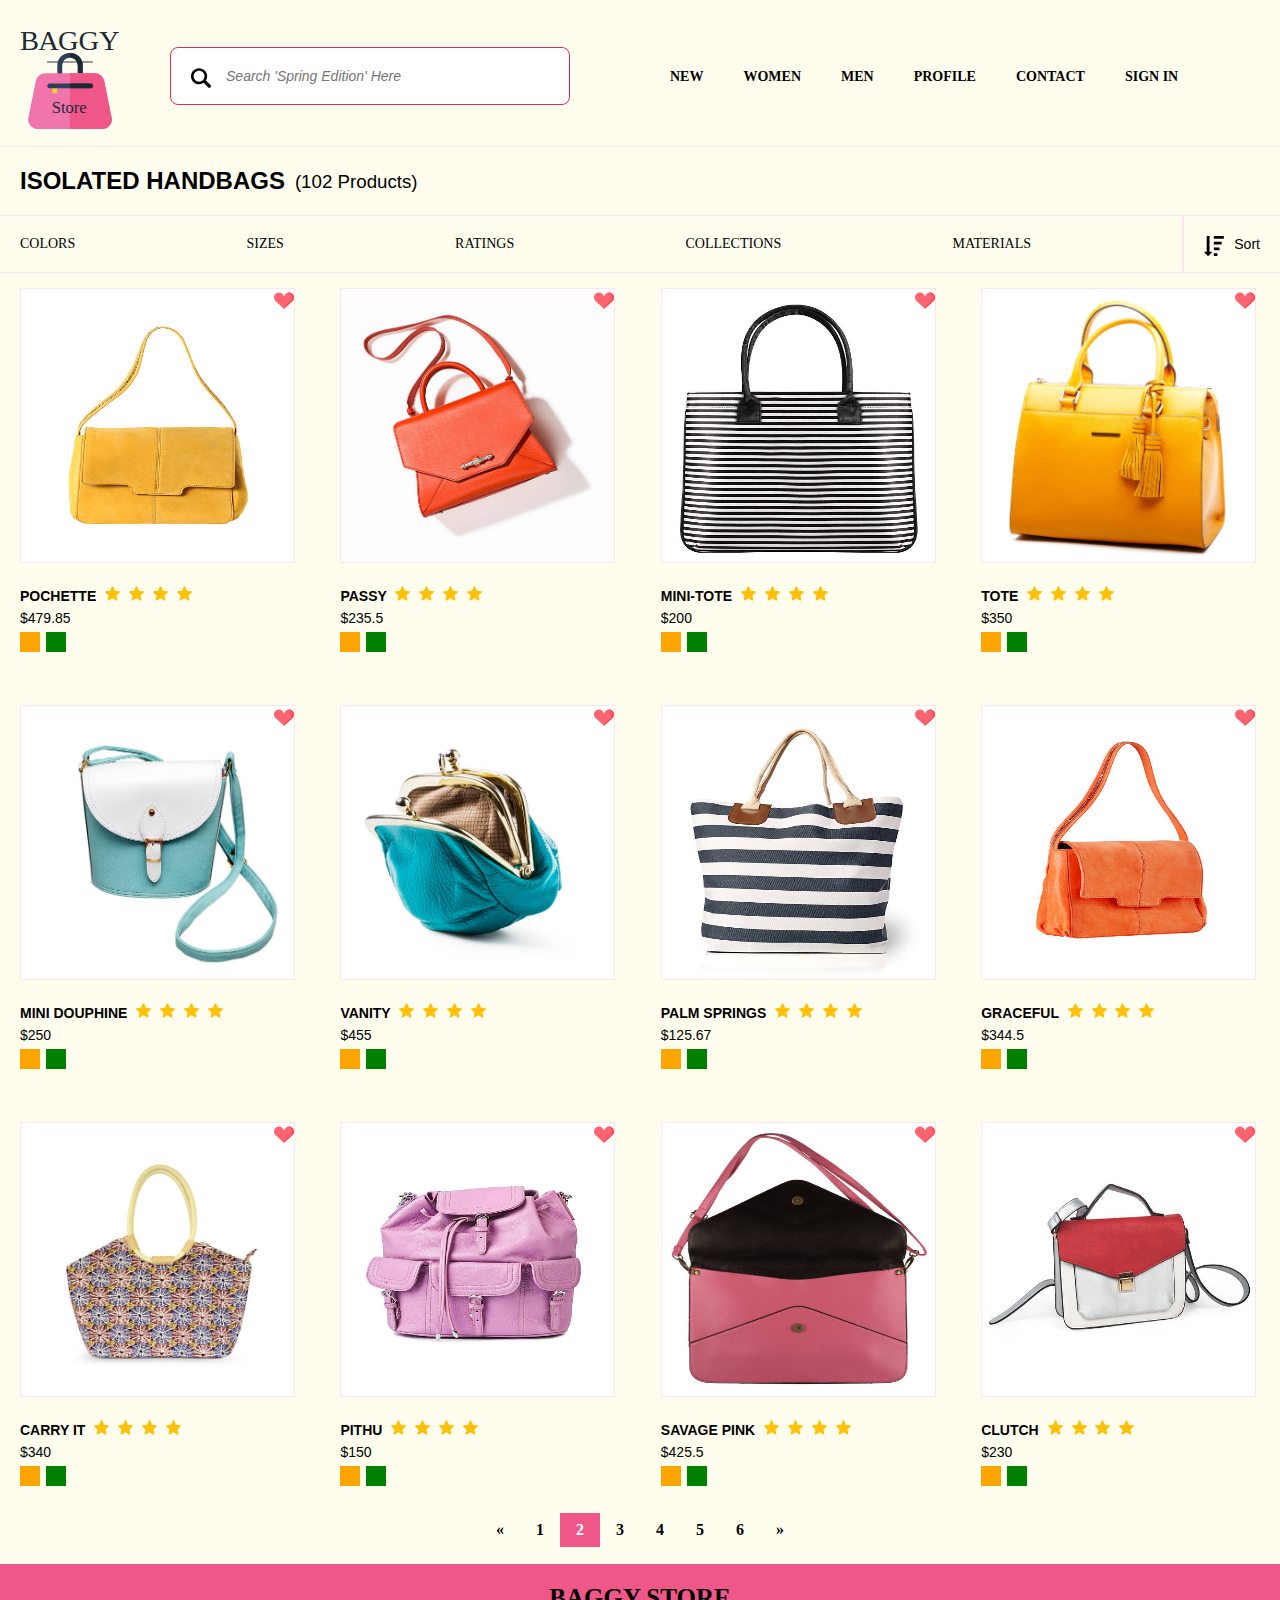
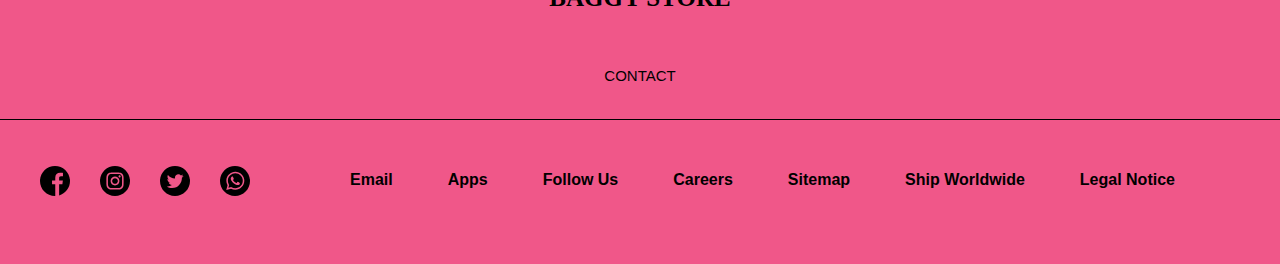
==== commit 0caa5283: "Update index.html" ====
--- a/index.html
+++ b/index.html
@@ -25,7 +25,7 @@
 
         <ul class="menu-logo">
             <li>
-                <img src="/img/svgs/list.svg" alt="The menu bar" class="set-menu" onclick="myFunction()">
+                <img src="ecomm-store-project/img/svgs/list.svg" alt="The menu bar" class="set-menu" onclick="myFunction()">
                 <div class="myLinks" id="myLinks">
                     <a href="#">new arrivals</a>
                     <a href="#">women</a>
@@ -231,4 +231,4 @@
         
 
          </body>
-         </html>+         </html>
--- a/css/style.css
+++ b/css/style.css
@@ -7,7 +7,7 @@
 }
 
 :root{
-    --bg:#FFFFF4;
+    --bg:#fffeee;
 }
 
 body{
@@ -31,6 +31,7 @@
     width: 20px;
     height: 20px;
     margin-top:30px;
+    position: relative;
     transition: 0.2s;
 }
 .set-menu:hover{
@@ -44,6 +45,29 @@
     justify-content: space-evenly;
     padding-left: 0;
     margin-left: 0;
+}
+.menu-logo a{
+    text-transform: uppercase;
+    text-decoration: none;
+    color: white;
+    display: block;
+    font-size:13px;
+    font-family:Quattrocentro;
+    line-height: 50px;
+}
+.menu-logo a:hover{
+    font-weight:bold;
+}
+.myLinks{
+    position: absolute;
+    width: 480px;
+    height: 300px;
+    background-color: #F05789;
+    top:10;
+    left: 0;
+    padding-left: 50px;
+    display: none;
+    overflow: hidden;
 }
 li{
     list-style-type: none;
@@ -95,12 +119,12 @@
 
 .search-bar-menu{
     display: flex;
-    width: auto;
+    max-width:100%;
     border-bottom:1.5px solid #FFE5EB;
     flex-direction: row;
     
 }
-input[type=text] {
+input[type=search] {
     width: 460px;
     height: auto;
     box-sizing: border-box;
@@ -110,7 +134,7 @@
     color: grey;
     font-style: italic;
     background-color: white;
-    background-image:url('/ecomm-store-project/img/svgs/magnifying-glass.svg');
+    background-image:url('/img/svgs/magnifying-glass.svg');
     background-size: 20px;
     background-position: 20px 20px; 
     background-repeat: no-repeat;
@@ -122,6 +146,7 @@
     margin-left: -80px;
 }
 
+
 .menu{
     display: flex;
     list-style-type: none;
@@ -130,11 +155,12 @@
     visibility: hidden;
     margin-top: 40px;
     overflow:hidden;
-}
-.menu-link{
+
+}
+.menu_link{
     color: black;
     text-transform: uppercase;
-    visibility: hidden;
+
     width: auto;
     font-family:Quattrocento+Sans;
     font-size: 14px;
@@ -144,11 +170,57 @@
     padding-bottom: 10px;
 }
 
-.menu-link:hover{
+.menu_link:hover,
+.menu_link.active{
     color:#F05789;
-    transition: 0.3s;
+    transition: 1s;
     border-bottom: 2px solid #F05789;
     
+}
+
+.menu_link:hover + .menu2{
+    visibility: visible;
+}
+.menu2{
+    list-style-type: none;
+    line-height: 2em;
+    margin-top:15px;
+    transition: all 1s;
+    position: absolute;
+    background-color:#F05789 ;
+    padding: 10px;
+    visibility: hidden;
+    margin-left:20px;
+}
+
+/*.menu2:before{
+    content:"";
+    position: absolute;
+    top:-20px;
+    left:50%;
+    transform: translateX(-50%);
+    z-index: 1;
+    border:10px solid;
+    border-color: transparent transparent #F05789 transparent;
+}
+*/
+.menu2_link{
+    color: white;
+    text-transform: uppercase;
+    font-family:Quattrocento+Sans;
+    font-size: 12px;
+    text-decoration: none;  
+    width: 120px;
+    text-align:left;
+
+
+}
+.menu2_link:hover,
+.menu2_link.active{
+    background:#FFE5EB ;
+    color:black;
+    padding-top:5px;
+    padding-bottom: 5px;
 }
     
 
@@ -201,7 +273,7 @@
     font-size: 14px;
     text-transform: capitalize;
     border-left: 2px solid #FFE5EB ;
-    background-image: url('/ecomm-store-project/img/svgs/sort-by-attributes.svg');
+    background-image: url('/img/svgs/sort-by-attributes.svg');
     background-size: 20px;
     background-position: 20px 20px; 
     background-repeat: no-repeat;
@@ -214,14 +286,100 @@
     color: white;
     cursor: pointer;
 }
+.head1{
+    text-transform: uppercase;
+    font-weight:bold;
+    font-family: 'Segoe UI', Tahoma, Geneva, Verdana, sans-serif;
+    font-size:14px;
+    padding:20px;
+    color:#F05789;
+}
+
+.sort-popup{
+    position:absolute;
+    z-index:1;
+    background-color:white;
+    display: flex;
+    flex-direction: column;
+    height: 300px;
+    top:20px;
+    width:460px;
+    border:1px solid #F05789;
+    left:10px;
+    border-radius: 10px;
+    padding-bottom: 5px;
+    display: none;
+    
+}
+.form-container{
+  width:150px;
+  height:100px;
+   text-align: center;
+   padding-top: 5px;
+   font-weight: bold;
+   color: #F05789;
+   display: none;
+   overflow: hidden;
+
+}
+.form-container p{
+    text-transform: capitalize;
+    font-size:14px;
+}
+input[type=checkbox]{
+    height:15px;
+    width: 15px;
+    border:none;
+    
+}
+.form-container .btn {
+    background-color: #F05789;
+    color: white;
+    padding: 10px 20px;
+    border: 0.2px solid #FFE5EB;
+    cursor: pointer;
+    opacity: 0.8;
+  }
+
+  
+  /* Add a red background color to the cancel button */
+  .form-container .cancel {
+    background-color: #F05789;
+  }
+
+  
+  /* Add some hover effects to buttons */
+  .form-container .btn:hover, .open-button:hover {
+    opacity: 1;
+  }
+.heading1{
+    text-align:center;
+    margin-top:20px;
+    text-transform: uppercase;
+    font-weight:bold;
+    font-family: Quattrocentro;
+    letter-spacing: 1px;
+}
+.container{
+    padding-left:20px;
+    font-family: 'Segoe UI', Tahoma, Geneva, Verdana, sans-serif;
+    font-size: 14px;
+    text-transform: capitalize;
+}
+
 
 .products-body{
-    display: flex;
+    /*display: flex;
     flex-direction: row;
     height: auto;
     padding:20px;
     justify-content:space-between;
-    flex-wrap: wrap;
+    flex-wrap: wrap;*/
+    display:grid;
+grid-template-columns: repeat(2, 1fr);
+max-width: 100%;
+margin: 0 20px auto 20px;
+grid-gap: 2.6em;
 }
 .product{
    max-width: 100%;
@@ -327,7 +485,7 @@
 .check3{
     height: 20px;
     width: 20px;
-    background-color: blue;
+    background-color: orange;
     position: absolute;
     left:0;
     margin-top: 5px;
@@ -363,7 +521,8 @@
       display: flex;
       margin-top: 30px;
       flex-direction: row;
-      margin-left: 4.2em;
+      
+      justify-content: center;
       
     
   }
@@ -463,7 +622,9 @@
 }
 
 
-/*SPECIFICALLY FOR PRODUCT PAGE LAYOUT*/
+
+
+/*-----SPECIFICALLY FOR PRODUCT PAGE LAYOUT-----*/
 
 .main{
     display: flex;
@@ -471,41 +632,51 @@
     flex-wrap: wrap;
 }
 .single-product{
-    display: flex;
+   /* display: flex;
     flex-direction:column;
     max-width: auto;
     height: auto;
     margin-top: 0;
     margin-left: 1px;
     flex-wrap: nowraP;
-    overflow: hidden;
+    overflow: hidden;*/
+display:grid;
+grid-template-columns: repeat(3, 1fr);
+max-width: 35em;
+margin: 0 auto;
+grid-gap: 1em;
+
 }
 .details{
     display: flex;
-    max-width: 100%;
+    max-width: 40em;
     height: auto;
     margin-top:1px;
     margin-left:1px;
     flex-wrap: wrap;
+    margin-right: 0px;
 }
 
 .product-detail{
     margin-left: 16px;
     height: auto;
+   width:480px;
 }
 
 .img-set{
-    width:fit-content;
-    height: auto;
+    height: 500px;
     border: 0.2px solid #FFE5EB;
+    grid-column: span 3;
+    width:462px;
 }
 .img-set:hover{
  border:0.2px solid #F05789;
 }
 .product-view{
-    width:150px;
+    width:151px;
     height: 150px;
     border: 0.2px solid #FFE5EB;
+    object-fit: cover;
 
 }
 .product-view:hover{
@@ -599,7 +770,7 @@
     font-weight: lighter;
     font-family: 'Segoe UI', Tahoma, Geneva, Verdana, sans-serif;
 }
-input[type=submit]{
+input[type=button]{
     background-color: white;
     width:150px;
     padding: 5px;
@@ -610,7 +781,7 @@
     cursor: pointer;
     transition: 0.3s;
 }
-input[type=submit]:hover{
+input[type=button]:hover{
     background-color: #F05789;
     color:white;
 }
@@ -659,22 +830,22 @@
 
 /*MEDIA QUERIES FOR DESKTOP VIEW*/
 
-@media only screen and (min-width:600px){
+@media only screen and (min-width:550px){
 
 .product-img{
-    width: 250px;
-    height: 250px;
+    width: 260px;
+    height: 260px;
     border: 0.1px solid #FFE5EB;
     }
 
-    input[type=text] {
+    input[type=search] {
         width: 600px;
     }
-
-
-    .pagination{
-        margin-left: 13em;
-    }
+.products-body{
+    grid-template-columns: repeat(3, 1fr);
+}
+
+
 
 }
 
@@ -689,14 +860,16 @@
         margin-top: -130px;
     }
 
-    input[type=text] {
+    input[type=search] {
         width: 400px;
         margin-left: 50px;
     }
-
+    .products-body{
+        grid-template-columns: repeat(4, 1fr);
+    }
     .product-img{
-        width: 260px;
-        height: 260px;
+        width: 275px;
+        height: 275px;
         border: 0.1px solid #FFE5EB;
         }
 
@@ -716,9 +889,7 @@
         padding:20px;
     }
 
-    .pagination{
-        margin-left: 30em;
-    }
+  
 
     .footer-part{
         height: 300px;
@@ -747,6 +918,7 @@
     max-width: 60%;
     float:right;
     margin-right: 0;
+    margin-left:6em;
 }
 .main{
     flex-wrap: nowrap;
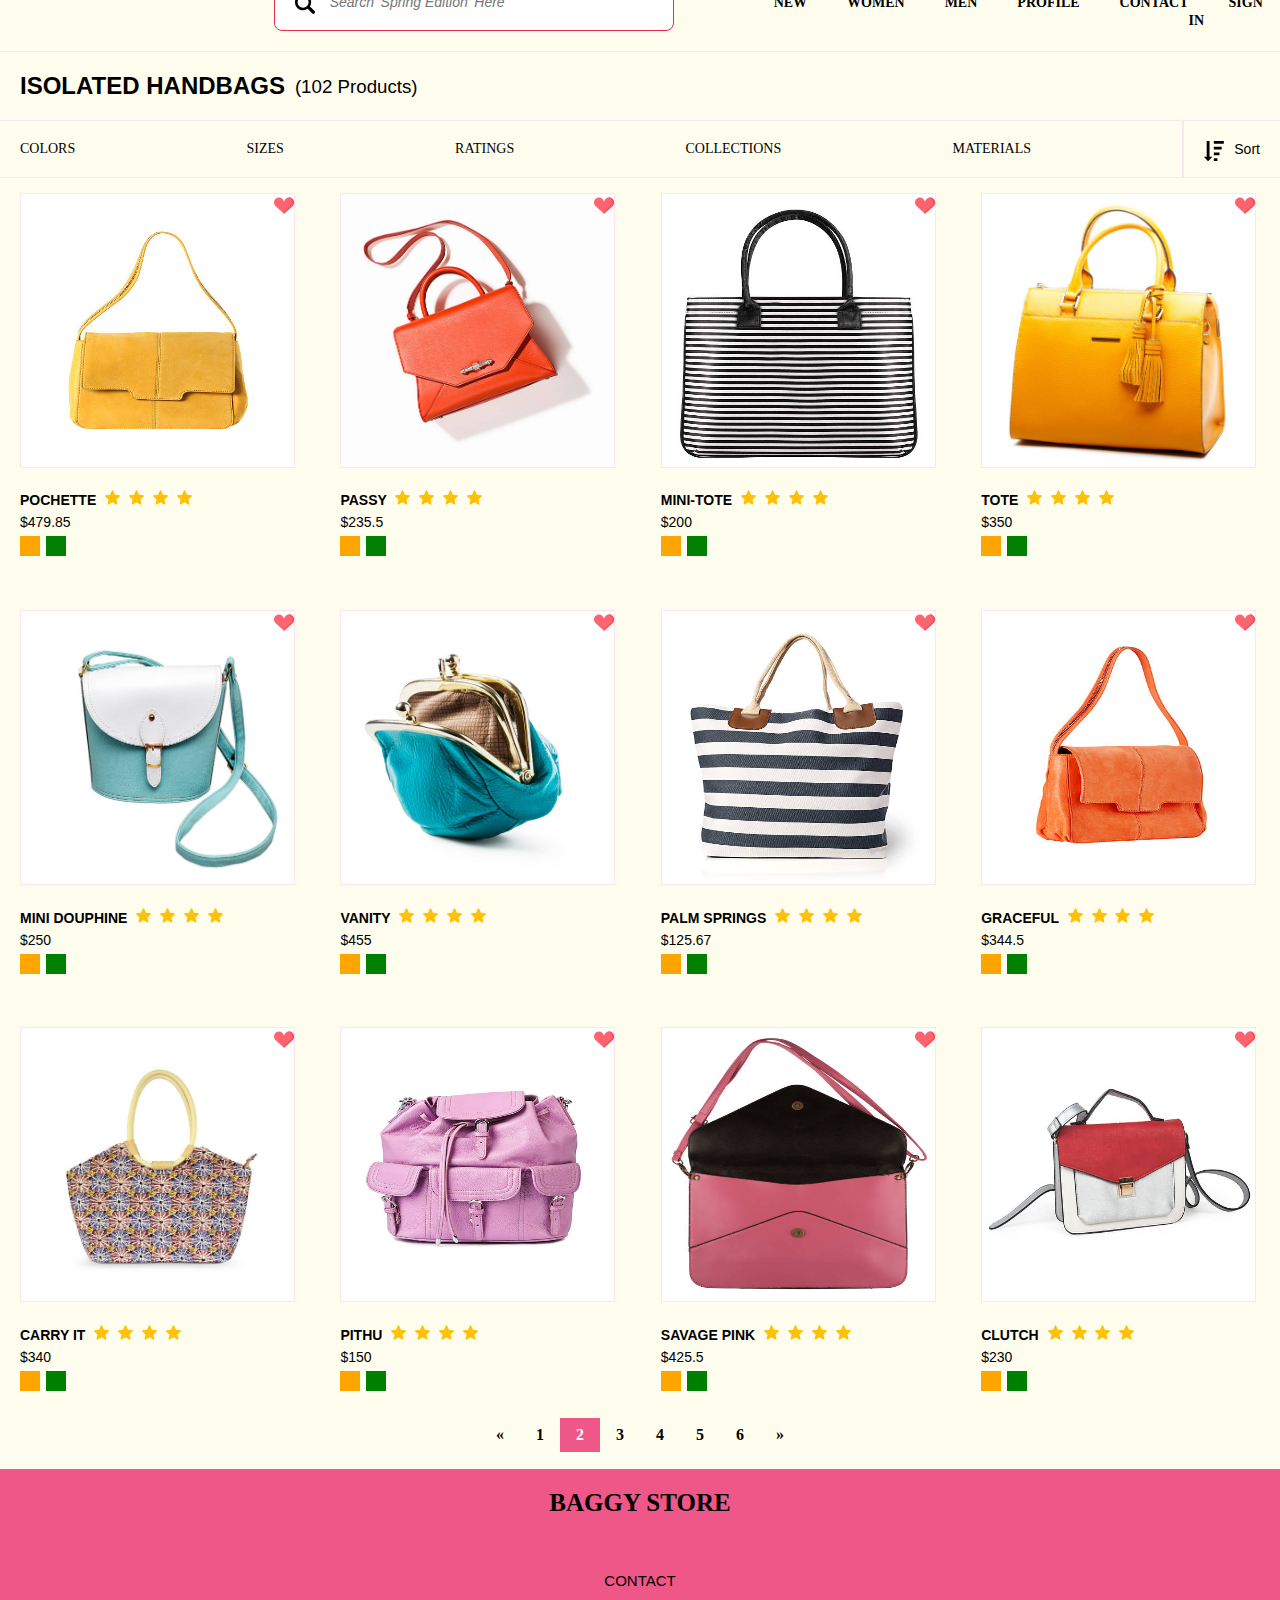
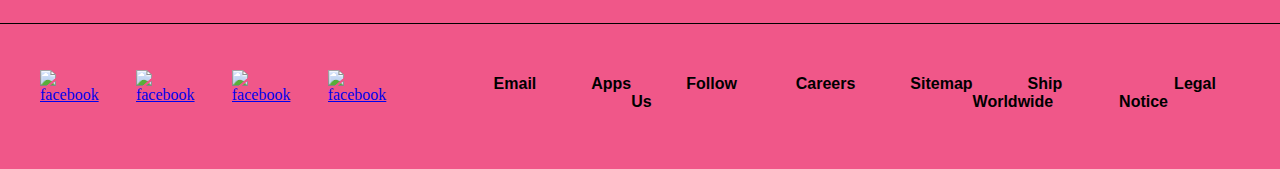
==== commit b9044dd4: "Update index.html" ====
--- a/index.html
+++ b/index.html
@@ -25,7 +25,7 @@
 
         <ul class="menu-logo">
             <li>
-                <img src="ecomm-store-project/img/svgs/list.svg" alt="The menu bar" class="set-menu" onclick="myFunction()">
+                <img src="/ecomm-store-project/img/svgs/list.svg" alt="The menu bar" class="set-menu" onclick="myFunction()">
                 <div class="myLinks" id="myLinks">
                     <a href="#">new arrivals</a>
                     <a href="#">women</a>
@@ -36,15 +36,15 @@
                      
                   </div>
             </li>
-            <li><img src="/img/svgs/heart.svg" alt="To add product in favourites" class="set-fav" ></li>
-            <li>
-                <a href="index.html"><img src="/img/logo.svg" alt="The webstore is for handbags" class="logo"></a>
-            </li>
-            <li>
-                <img src="/img/svgs/user.svg" alt="user-profile" class="user-contact">
-            </li>
-            <li>
-                <img src="/img/svgs/shopping-cart.svg" alt="Add to bag" class="cart">
+            <li><img src="/ecomm-store-project/img/svgs/heart.svg" alt="To add product in favourites" class="set-fav" ></li>
+            <li>
+                <a href="index.html"><img src="/ecomm-store-project/img/logo.svg" alt="The webstore is for handbags" class="logo"></a>
+            </li>
+            <li>
+                <img src="/ecomm-store-project/img/svgs/user.svg" alt="user-profile" class="user-contact">
+            </li>
+            <li>
+                <img src="/ecomm-store-project/img/svgs/shopping-cart.svg" alt="Add to bag" class="cart">
             </li>
         </ul>
         </section>
@@ -53,7 +53,7 @@
 
         <section class="search-bar-menu">
 
-            <a href="index.html"><img src="/img/logo.svg" alt="The webstore is for handbags" class="logo1"></a>
+            <a href="index.html"><img src="/ecomm-store-project/img/logo.svg" alt="The webstore is for handbags" class="logo1"></a>
 
         
             <form>
@@ -196,10 +196,10 @@
         <section class="social-icons">
 
             <ul class="media-contact">
-                <li><a href="#"><img src="/img/svgs/facebook.svg" alt="facebook" class="icon-set"></a></li>
-                <li><a href="#"><img src="/img/svgs/instagram.svg" alt="facebook" class="icon-set"></a></li>
-                <li><a href="#"><img src="/img/svgs/twitter.svg" alt="facebook" class="icon-set"></a></li>
-                <li><a href="#"><img src="/img/svgs/whatsapp.svg" alt="facebook" class="icon-set"></a></li>
+                <li><a href="#"><img src="/ecomm-store-project/img/svgs/facebook.svg" alt="facebook" class="icon-set"></a></li>
+                <li><a href="#"><img src="/ecomm-store-project/img/svgs/instagram.svg" alt="facebook" class="icon-set"></a></li>
+                <li><a href="#"><img src="/ecomm-store-project/img/svgs/twitter.svg" alt="facebook" class="icon-set"></a></li>
+                <li><a href="#"><img src="/ecomm-store-project/img/svgs/whatsapp.svg" alt="facebook" class="icon-set"></a></li>
 
                 </ul>
 
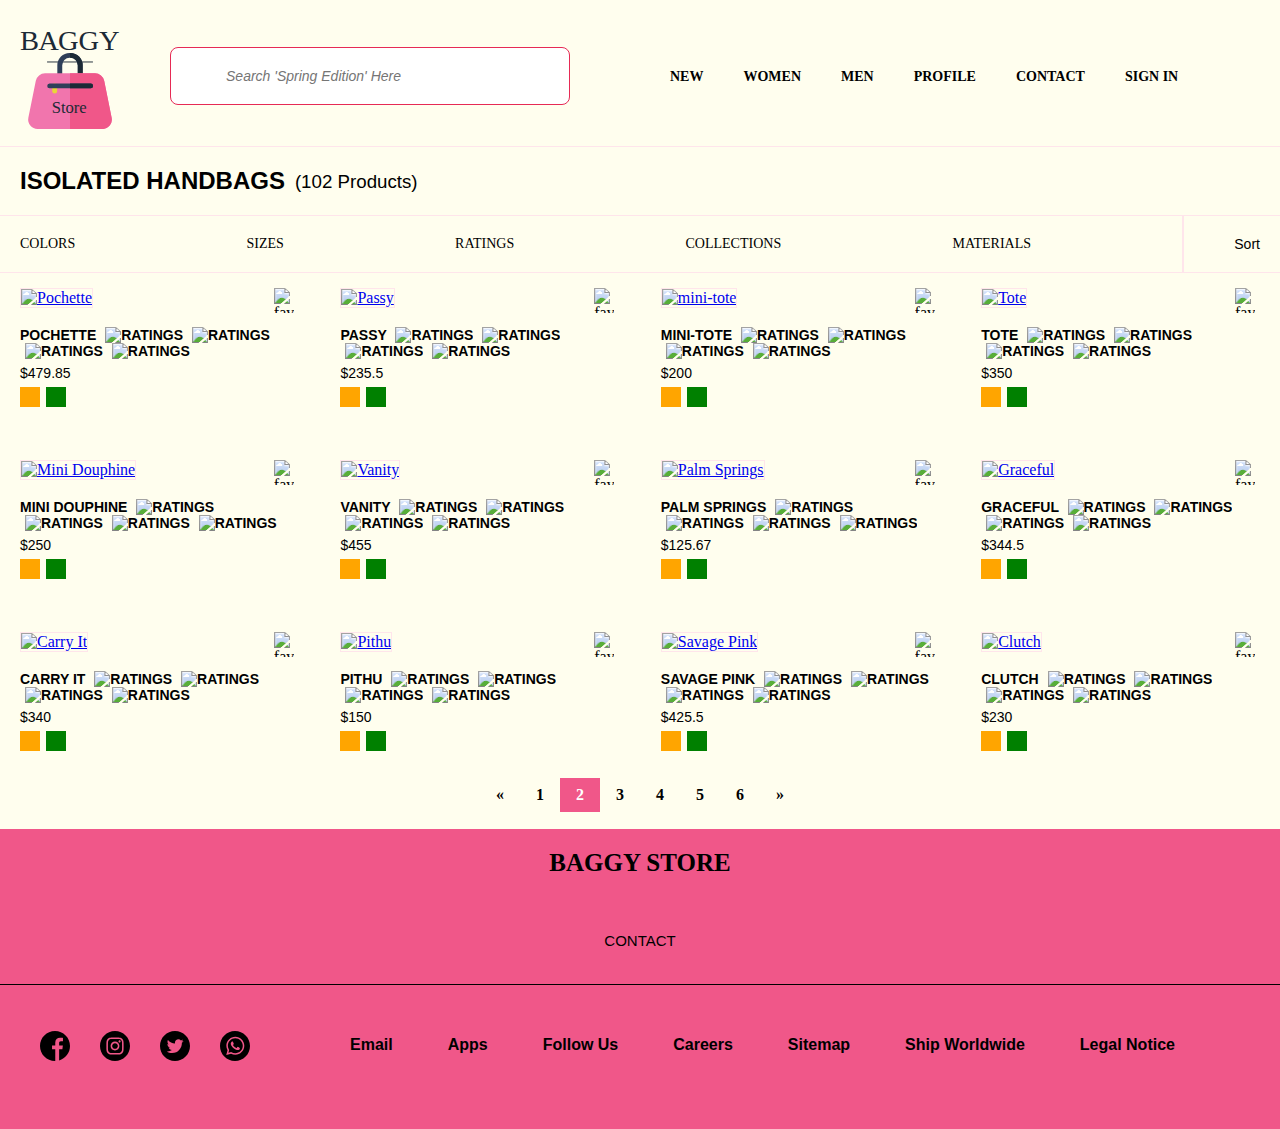
==== commit 92e670a4: "Update index.html" ====
--- a/index.html
+++ b/index.html
@@ -25,7 +25,7 @@
 
         <ul class="menu-logo">
             <li>
-                <img src="/ecomm-store-project/img/svgs/list.svg" alt="The menu bar" class="set-menu" onclick="myFunction()">
+                <img src="img/svgs/list.svg" alt="The menu bar" class="set-menu" onclick="myFunction()">
                 <div class="myLinks" id="myLinks">
                     <a href="#">new arrivals</a>
                     <a href="#">women</a>
@@ -36,15 +36,15 @@
                      
                   </div>
             </li>
-            <li><img src="/ecomm-store-project/img/svgs/heart.svg" alt="To add product in favourites" class="set-fav" ></li>
-            <li>
-                <a href="index.html"><img src="/ecomm-store-project/img/logo.svg" alt="The webstore is for handbags" class="logo"></a>
-            </li>
-            <li>
-                <img src="/ecomm-store-project/img/svgs/user.svg" alt="user-profile" class="user-contact">
-            </li>
-            <li>
-                <img src="/ecomm-store-project/img/svgs/shopping-cart.svg" alt="Add to bag" class="cart">
+            <li><img src="img/svgs/heart.svg" alt="To add product in favourites" class="set-fav" ></li>
+            <li>
+                <a href="index.html"><img src="img/logo.svg" alt="The webstore is for handbags" class="logo"></a>
+            </li>
+            <li>
+                <img src="img/svgs/user.svg" alt="user-profile" class="user-contact">
+            </li>
+            <li>
+                <img src="img/svgs/shopping-cart.svg" alt="Add to bag" class="cart">
             </li>
         </ul>
         </section>
@@ -53,7 +53,7 @@
 
         <section class="search-bar-menu">
 
-            <a href="index.html"><img src="/ecomm-store-project/img/logo.svg" alt="The webstore is for handbags" class="logo1"></a>
+            <a href="index.html"><img src="img/logo.svg" alt="The webstore is for handbags" class="logo1"></a>
 
         
             <form>
@@ -196,10 +196,10 @@
         <section class="social-icons">
 
             <ul class="media-contact">
-                <li><a href="#"><img src="/ecomm-store-project/img/svgs/facebook.svg" alt="facebook" class="icon-set"></a></li>
-                <li><a href="#"><img src="/ecomm-store-project/img/svgs/instagram.svg" alt="facebook" class="icon-set"></a></li>
-                <li><a href="#"><img src="/ecomm-store-project/img/svgs/twitter.svg" alt="facebook" class="icon-set"></a></li>
-                <li><a href="#"><img src="/ecomm-store-project/img/svgs/whatsapp.svg" alt="facebook" class="icon-set"></a></li>
+                <li><a href="#"><img src="img/svgs/facebook.svg" alt="facebook" class="icon-set"></a></li>
+                <li><a href="#"><img src="img/svgs/instagram.svg" alt="facebook" class="icon-set"></a></li>
+                <li><a href="#"><img src="img/svgs/twitter.svg" alt="facebook" class="icon-set"></a></li>
+                <li><a href="#"><img src="img/svgs/whatsapp.svg" alt="facebook" class="icon-set"></a></li>
 
                 </ul>
 
@@ -232,3 +232,4 @@
 
          </body>
          </html>
+
--- a/css/style.css
+++ b/css/style.css
@@ -134,7 +134,7 @@
     color: grey;
     font-style: italic;
     background-color: white;
-    background-image:url('/img/svgs/magnifying-glass.svg');
+    background-image:url('/ecomm-store-project/img/svgs/magnifying-glass.svg');
     background-size: 20px;
     background-position: 20px 20px; 
     background-repeat: no-repeat;
@@ -273,7 +273,7 @@
     font-size: 14px;
     text-transform: capitalize;
     border-left: 2px solid #FFE5EB ;
-    background-image: url('/img/svgs/sort-by-attributes.svg');
+    background-image: url('/ecomm-store-project/img/svgs/sort-by-attributes.svg');
     background-size: 20px;
     background-position: 20px 20px; 
     background-repeat: no-repeat;
